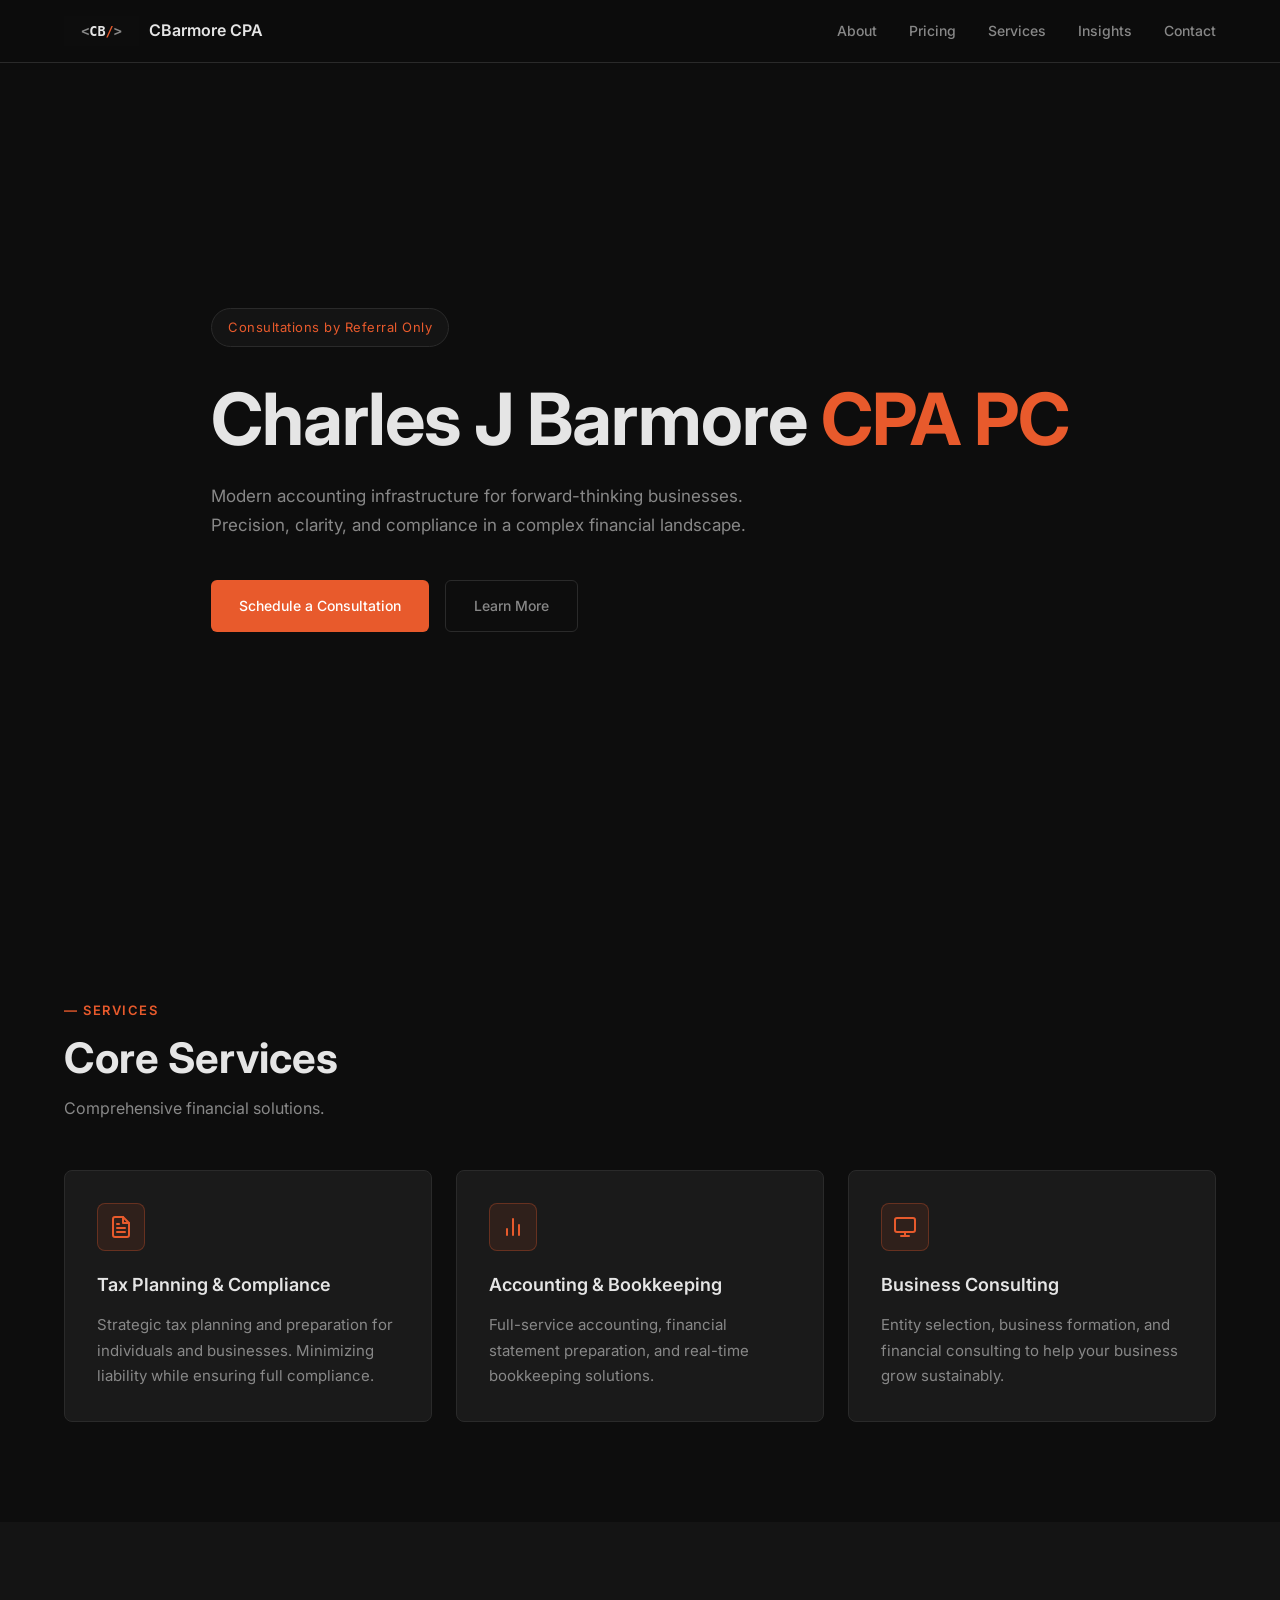
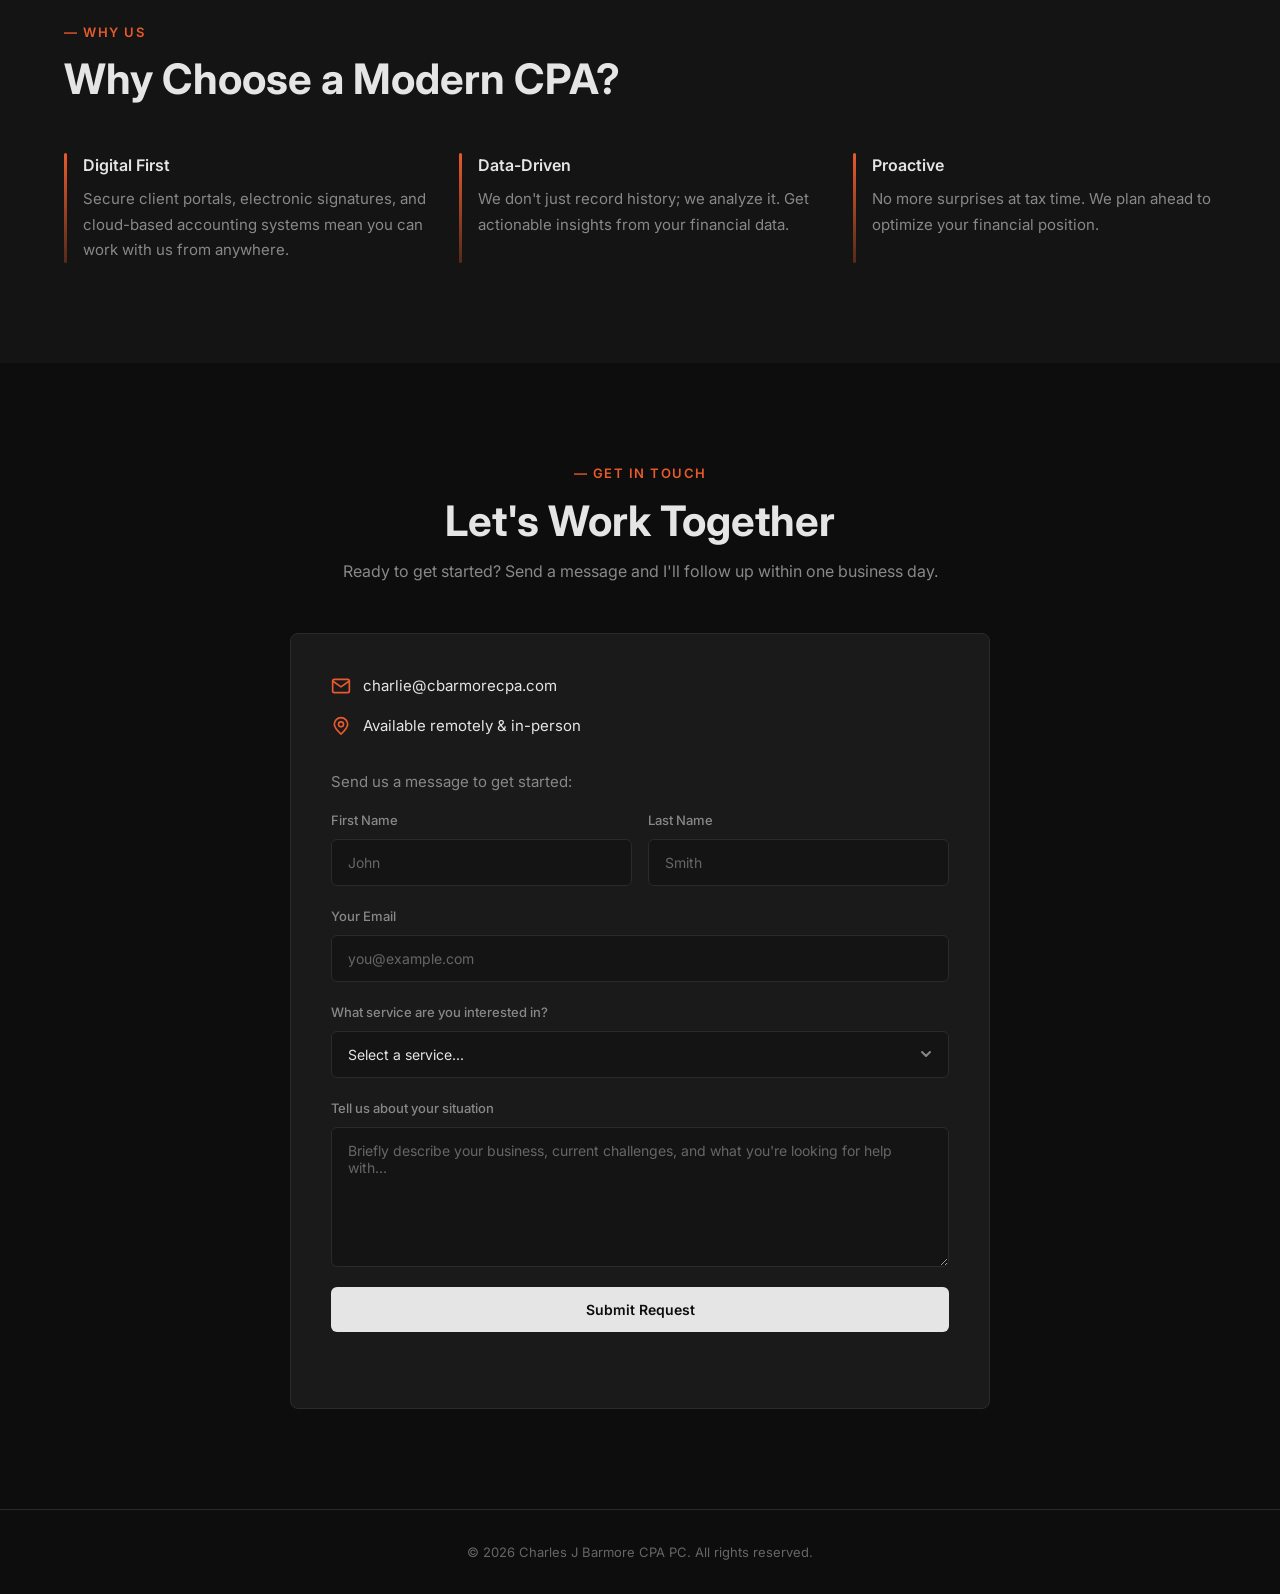
==== index.html @ 9b39c6ec "Redesign site: swap to clean sans-serif font, remove dev-themed text, add mobile menu - Font: JetBra" ====
<!DOCTYPE html>
<html lang="en">
<head>
    <meta charset="UTF-8">
    <meta name="viewport" content="width=device-width, initial-scale=1.0">
    <title>Charles J Barmore CPA PC | Modern Tax & Accounting</title>
    <meta name="description" content="Modern accounting infrastructure for forward-thinking businesses. Tax planning, bookkeeping, and business consulting services.">
    <link rel="preconnect" href="https://fonts.googleapis.com">
    <link rel="preconnect" href="https://fonts.gstatic.com" crossorigin>
    <link href="https://fonts.googleapis.com/css2?family=Inter:wght@400;500;600;700&family=JetBrains+Mono:wght@400;500&display=swap" rel="stylesheet">
    <link rel="stylesheet" href="styles.css">
</head>
<body>
    <!-- Navigation -->
    <nav class="nav">
        <div class="nav-container">
            <a href="#" class="nav-logo">
                <img src="assets/logos/cb-angle-brackets.svg" alt="CB Logo" class="logo-img">
                CBarmore CPA
            </a>
            <div class="nav-links">
                <a href="about.html">About</a>
                <a href="pricing.html">Pricing</a>
                <a href="#services">Services</a>
                <a href="insights.html">Insights</a>
                <a href="#contact">Contact</a>
            </div>
            <button class="nav-toggle" aria-label="Toggle menu">
                <span></span>
                <span></span>
                <span></span>
            </button>
        </div>
    </nav>

    <!-- Hero Section -->
    <section class="hero">
        <div class="container">
            <div class="status-badge">
                Consultations by Referral Only
            </div>
            <h1 class="hero-title">
                Charles J Barmore <span class="highlight">CPA PC</span>
            </h1>
            <p class="hero-subtitle">
                Modern accounting infrastructure for forward-thinking businesses. Precision, clarity, and compliance in a complex financial landscape.
            </p>
            <div class="hero-buttons">
                <a href="#contact" class="btn btn-primary">Schedule a Consultation</a>
                <a href="#services" class="btn btn-secondary">Learn More</a>
            </div>
        </div>
    </section>

    <!-- Services Section -->
    <section id="services" class="services">
        <div class="container">
            <span class="section-label">&mdash; SERVICES</span>
            <h2 class="section-heading">Core Services</h2>
            <p class="section-desc">Comprehensive financial solutions.</p>

            <div class="services-grid">
                <div class="service-card">
                    <div class="service-icon">
                        <svg xmlns="http://www.w3.org/2000/svg" width="24" height="24" viewBox="0 0 24 24" fill="none" stroke="currentColor" stroke-width="2" stroke-linecap="round" stroke-linejoin="round">
                            <path d="M14 2H6a2 2 0 0 0-2 2v16a2 2 0 0 0 2 2h12a2 2 0 0 0 2-2V8z"></path>
                            <polyline points="14 2 14 8 20 8"></polyline>
                            <line x1="16" y1="13" x2="8" y2="13"></line>
                            <line x1="16" y1="17" x2="8" y2="17"></line>
                            <polyline points="10 9 9 9 8 9"></polyline>
                        </svg>
                    </div>
                    <h3>Tax Planning & Compliance</h3>
                    <p>Strategic tax planning and preparation for individuals and businesses. Minimizing liability while ensuring full compliance.</p>
                </div>

                <div class="service-card">
                    <div class="service-icon">
                        <svg xmlns="http://www.w3.org/2000/svg" width="24" height="24" viewBox="0 0 24 24" fill="none" stroke="currentColor" stroke-width="2" stroke-linecap="round" stroke-linejoin="round">
                            <line x1="18" y1="20" x2="18" y2="10"></line>
                            <line x1="12" y1="20" x2="12" y2="4"></line>
                            <line x1="6" y1="20" x2="6" y2="14"></line>
                        </svg>
                    </div>
                    <h3>Accounting & Bookkeeping</h3>
                    <p>Full-service accounting, financial statement preparation, and real-time bookkeeping solutions.</p>
                </div>

                <div class="service-card">
                    <div class="service-icon">
                        <svg xmlns="http://www.w3.org/2000/svg" width="24" height="24" viewBox="0 0 24 24" fill="none" stroke="currentColor" stroke-width="2" stroke-linecap="round" stroke-linejoin="round">
                            <rect x="2" y="3" width="20" height="14" rx="2" ry="2"></rect>
                            <line x1="8" y1="21" x2="16" y2="21"></line>
                            <line x1="12" y1="17" x2="12" y2="21"></line>
                        </svg>
                    </div>
                    <h3>Business Consulting</h3>
                    <p>Entity selection, business formation, and financial consulting to help your business grow sustainably.</p>
                </div>
            </div>
        </div>
    </section>

    <!-- Why Choose Section -->
    <section class="why-choose">
        <div class="container">
            <span class="section-label">&mdash; WHY US</span>
            <h2 class="section-heading">Why Choose a Modern CPA?</h2>

            <div class="why-choose-features">
                <div class="feature">
                    <div class="feature-bar"></div>
                    <div class="feature-content">
                        <h3>Digital First</h3>
                        <p>Secure client portals, electronic signatures, and cloud-based accounting systems mean you can work with us from anywhere.</p>
                    </div>
                </div>

                <div class="feature">
                    <div class="feature-bar"></div>
                    <div class="feature-content">
                        <h3>Data-Driven</h3>
                        <p>We don't just record history; we analyze it. Get actionable insights from your financial data.</p>
                    </div>
                </div>

                <div class="feature">
                    <div class="feature-bar"></div>
                    <div class="feature-content">
                        <h3>Proactive</h3>
                        <p>No more surprises at tax time. We plan ahead to optimize your financial position.</p>
                    </div>
                </div>
            </div>
        </div>
    </section>

    <!-- Contact Section -->
    <section id="contact" class="contact">
        <div class="container">
            <span class="section-label centered">&mdash; GET IN TOUCH</span>
            <h2 class="section-heading centered">Let's Work Together</h2>
            <p class="section-desc centered">Ready to get started? Send a message and I'll follow up within one business day.</p>

            <div class="contact-card">
                <div class="contact-info">
                    <div class="contact-item">
                        <svg xmlns="http://www.w3.org/2000/svg" width="20" height="20" viewBox="0 0 24 24" fill="none" stroke="currentColor" stroke-width="2" stroke-linecap="round" stroke-linejoin="round">
                            <path d="M4 4h16c1.1 0 2 .9 2 2v12c0 1.1-.9 2-2 2H4c-1.1 0-2-.9-2-2V6c0-1.1.9-2 2-2z"></path>
                            <polyline points="22,6 12,13 2,6"></polyline>
                        </svg>
                        <a href="mailto:charlie@cbarmorecpa.com">charlie@cbarmorecpa.com</a>
                    </div>
                    <div class="contact-item">
                        <svg xmlns="http://www.w3.org/2000/svg" width="20" height="20" viewBox="0 0 24 24" fill="none" stroke="currentColor" stroke-width="2" stroke-linecap="round" stroke-linejoin="round">
                            <circle cx="12" cy="10" r="3"></circle>
                            <path d="M12 21.7C17.3 17 20 13 20 10a8 8 0 1 0-16 0c0 3 2.7 7 8 11.7z"></path>
                        </svg>
                        <span>Available remotely & in-person</span>
                    </div>
                </div>

                <div class="contact-form-container">
                    <p class="form-label">Send us a message to get started:</p>
                    <form class="contact-form" id="contact-form">
                        <div class="form-row">
                            <div class="form-group">
                                <label for="firstName">First Name</label>
                                <input type="text" name="firstName" id="firstName" placeholder="John" required>
                            </div>
                            <div class="form-group">
                                <label for="lastName">Last Name</label>
                                <input type="text" name="lastName" id="lastName" placeholder="Smith" required>
                            </div>
                        </div>
                        <div class="form-group">
                            <label for="email">Your Email</label>
                            <input type="email" name="email" id="email" placeholder="you@example.com" required>
                        </div>
                        <div class="form-group">
                            <label for="service">What service are you interested in?</label>
                            <select name="service" id="service" required>
                                <option value="" disabled selected>Select a service...</option>
                                <option value="tax-planning">Tax Planning & Compliance</option>
                                <option value="bookkeeping">Accounting & Bookkeeping</option>
                                <option value="consulting">Business Consulting</option>
                                <option value="multiple">Multiple Services</option>
                                <option value="not-sure">Not Sure Yet</option>
                            </select>
                        </div>
                        <div class="form-group">
                            <label for="message">Tell us about your situation</label>
                            <textarea name="message" id="message" placeholder="Briefly describe your business, current challenges, and what you're looking for help with..." rows="6" required></textarea>
                        </div>
                        <button type="submit" class="btn btn-submit" id="submit-btn">Submit Request</button>
                        <p class="form-status" id="form-status"></p>
                    </form>
                </div>
            </div>
        </div>
    </section>

    <!-- Footer -->
    <footer class="footer">
        <div class="container">
            <p>&copy; 2026 Charles J Barmore CPA PC. All rights reserved.</p>
        </div>
    </footer>

    <script>
        // Mobile nav toggle
        const navToggle = document.querySelector('.nav-toggle');
        const navLinks = document.querySelector('.nav-links');

        navToggle.addEventListener('click', function() {
            navLinks.classList.toggle('open');
            this.classList.toggle('open');
        });

        navLinks.querySelectorAll('a').forEach(link => {
            link.addEventListener('click', () => {
                navLinks.classList.remove('open');
                navToggle.classList.remove('open');
            });
        });

        // Contact form
        document.getElementById('contact-form').addEventListener('submit', async (e) => {
            e.preventDefault();

            const submitBtn = document.getElementById('submit-btn');
            const formStatus = document.getElementById('form-status');
            const firstName = document.getElementById('firstName').value;
            const lastName = document.getElementById('lastName').value;
            const email = document.getElementById('email').value;
            const service = document.getElementById('service').value;
            const message = document.getElementById('message').value;

            submitBtn.disabled = true;
            submitBtn.textContent = 'Sending...';
            formStatus.textContent = '';
            formStatus.className = 'form-status';

            try {
                const response = await fetch('/api/contact', {
                    method: 'POST',
                    headers: {
                        'Content-Type': 'application/json',
                    },
                    body: JSON.stringify({ firstName, lastName, email, service, message }),
                });

                const data = await response.json();

                if (response.ok) {
                    formStatus.textContent = 'Message sent successfully!';
                    formStatus.className = 'form-status success';
                    document.getElementById('contact-form').reset();
                } else {
                    formStatus.textContent = data.error || 'Failed to send message. Please try again.';
                    formStatus.className = 'form-status error';
                }
            } catch (error) {
                formStatus.textContent = 'Failed to send message. Please try again.';
                formStatus.className = 'form-status error';
            } finally {
                submitBtn.disabled = false;
                submitBtn.textContent = 'Submit Request';
            }
        });
    </script>
</body>
</html>
---- styles.css ----
/* CSS Variables */
:root {
    --bg-primary: #0d0d0d;
    --bg-secondary: #141414;
    --bg-card: #1a1a1a;
    --bg-card-border: #2a2a2a;
    --text-primary: #e5e5e5;
    --text-secondary: #888888;
    --text-muted: #666666;
    --accent: #e85a2c;
    --accent-hover: #ff6b3d;
    --white: #ffffff;
    --font-sans: 'Inter', -apple-system, BlinkMacSystemFont, 'Segoe UI', sans-serif;
    --font-mono: 'JetBrains Mono', 'Fira Code', 'SF Mono', Consolas, monospace;
}

/* Reset & Base */
*, *::before, *::after {
    box-sizing: border-box;
    margin: 0;
    padding: 0;
}

html {
    scroll-behavior: smooth;
}

body {
    font-family: var(--font-sans);
    background-color: var(--bg-primary);
    color: var(--text-primary);
    line-height: 1.6;
    font-size: 15px;
    -webkit-font-smoothing: antialiased;
    -moz-osx-font-smoothing: grayscale;
}

a {
    color: inherit;
    text-decoration: none;
}

/* Container */
.container {
    max-width: 1200px;
    margin: 0 auto;
    padding: 0 24px;
}

/* Navigation */
.nav {
    position: fixed;
    top: 0;
    left: 0;
    right: 0;
    z-index: 1000;
    background-color: rgba(13, 13, 13, 0.9);
    backdrop-filter: blur(10px);
    border-bottom: 1px solid var(--bg-card-border);
}

.nav-container {
    max-width: 1200px;
    margin: 0 auto;
    padding: 16px 24px;
    display: flex;
    justify-content: space-between;
    align-items: center;
}

.nav-logo {
    display: flex;
    align-items: center;
    gap: 10px;
    font-weight: 600;
    font-size: 16px;
}

.logo-img {
    height: 30px;
    width: auto;
}

.nav-links {
    display: flex;
    gap: 32px;
}

.nav-links a {
    color: var(--text-secondary);
    font-size: 14px;
    font-weight: 500;
    transition: color 0.2s ease;
}

.nav-links a:hover {
    color: var(--text-primary);
}

/* Hamburger Toggle */
.nav-toggle {
    display: none;
    flex-direction: column;
    gap: 5px;
    background: none;
    border: none;
    cursor: pointer;
    padding: 4px;
}

.nav-toggle span {
    width: 24px;
    height: 2px;
    background-color: var(--text-primary);
    transition: all 0.3s ease;
    display: block;
}

.nav-toggle.open span:nth-child(1) {
    transform: rotate(45deg) translate(5px, 5px);
}

.nav-toggle.open span:nth-child(2) {
    opacity: 0;
}

.nav-toggle.open span:nth-child(3) {
    transform: rotate(-45deg) translate(5px, -5px);
}

/* Hero Section */
.hero {
    min-height: 100vh;
    display: flex;
    align-items: center;
    padding: 120px 0 80px;
}

.status-badge {
    display: inline-flex;
    align-items: center;
    gap: 8px;
    padding: 8px 16px;
    background-color: var(--bg-secondary);
    border: 1px solid var(--bg-card-border);
    border-radius: 20px;
    font-size: 13px;
    color: var(--accent);
    margin-bottom: 32px;
    letter-spacing: 0.5px;
}

.hero-title {
    font-size: clamp(40px, 8vw, 72px);
    font-weight: 700;
    line-height: 1.1;
    margin-bottom: 24px;
    letter-spacing: -1px;
}

.hero-title .highlight {
    color: var(--accent);
}

.hero-subtitle {
    font-size: 17px;
    color: var(--text-secondary);
    max-width: 600px;
    margin-bottom: 40px;
    line-height: 1.7;
}

.hero-buttons {
    display: flex;
    gap: 16px;
    flex-wrap: wrap;
}

/* Buttons */
.btn {
    display: inline-flex;
    align-items: center;
    padding: 14px 28px;
    font-family: var(--font-sans);
    font-size: 14px;
    font-weight: 500;
    border-radius: 6px;
    transition: all 0.2s ease;
    cursor: pointer;
    border: none;
}

.btn-primary {
    background-color: var(--accent);
    color: var(--white);
}

.btn-primary:hover {
    background-color: var(--accent-hover);
    transform: translateY(-1px);
}

.btn-secondary {
    background-color: transparent;
    color: var(--text-secondary);
    border: 1px solid var(--bg-card-border);
}

.btn-secondary:hover {
    border-color: var(--text-muted);
    color: var(--text-primary);
}

/* Section Headers */
.section-label {
    display: block;
    font-size: 13px;
    font-weight: 600;
    text-transform: uppercase;
    letter-spacing: 1.5px;
    color: var(--accent);
    margin-bottom: 12px;
}

.section-heading {
    font-size: clamp(28px, 5vw, 42px);
    font-weight: 700;
    color: var(--text-primary);
    margin-bottom: 12px;
    line-height: 1.2;
}

.section-desc {
    color: var(--text-secondary);
    font-size: 16px;
    margin-bottom: 48px;
    line-height: 1.7;
    max-width: 600px;
}

.centered {
    text-align: center;
    margin-left: auto;
    margin-right: auto;
}

/* Services Section */
.services {
    padding: 100px 0;
    background-color: var(--bg-primary);
}

.services-grid {
    display: grid;
    grid-template-columns: repeat(auto-fit, minmax(300px, 1fr));
    gap: 24px;
}

.service-card {
    background-color: var(--bg-card);
    border: 1px solid var(--bg-card-border);
    border-radius: 8px;
    padding: 32px;
    transition: border-color 0.2s ease;
}

.service-card:hover {
    border-color: var(--text-muted);
}

.service-icon {
    width: 48px;
    height: 48px;
    display: flex;
    align-items: center;
    justify-content: center;
    background-color: rgba(232, 90, 44, 0.1);
    border: 1px solid rgba(232, 90, 44, 0.3);
    border-radius: 8px;
    margin-bottom: 20px;
    color: var(--accent);
}

.service-card h3 {
    font-size: 18px;
    font-weight: 600;
    margin-bottom: 12px;
    color: var(--text-primary);
}

.service-card p {
    font-size: 15px;
    color: var(--text-secondary);
    line-height: 1.7;
}

/* Why Choose Section */
.why-choose {
    padding: 100px 0;
    background-color: var(--bg-secondary);
}

.why-choose-features {
    display: grid;
    grid-template-columns: repeat(auto-fit, minmax(300px, 1fr));
    gap: 32px;
    margin-top: 48px;
}

.feature {
    display: flex;
    gap: 16px;
}

.feature-bar {
    width: 3px;
    background: linear-gradient(180deg, var(--accent) 0%, rgba(232, 90, 44, 0.3) 100%);
    border-radius: 2px;
    flex-shrink: 0;
}

.feature-content h3 {
    font-size: 16px;
    font-weight: 600;
    margin-bottom: 8px;
}

.feature-content p {
    font-size: 15px;
    color: var(--text-secondary);
    line-height: 1.7;
}

/* Contact Section */
.contact {
    padding: 100px 0;
    background-color: var(--bg-primary);
}

.contact-card {
    max-width: 700px;
    margin: 0 auto;
    background-color: var(--bg-card);
    border: 1px solid var(--bg-card-border);
    border-radius: 8px;
    padding: 40px;
}

.contact-info {
    margin-bottom: 32px;
}

.contact-item {
    display: flex;
    align-items: center;
    gap: 12px;
    margin-bottom: 16px;
    color: var(--text-primary);
    font-size: 15px;
}

.contact-item svg {
    color: var(--accent);
    flex-shrink: 0;
}

.contact-item a {
    transition: color 0.2s ease;
}

.contact-item a:hover {
    color: var(--accent);
}

.form-label {
    font-size: 15px;
    color: var(--text-secondary);
    margin-bottom: 16px;
}

.contact-form {
    display: flex;
    flex-direction: column;
    gap: 20px;
}

.form-row {
    display: grid;
    grid-template-columns: 1fr 1fr;
    gap: 16px;
}

.form-group {
    display: flex;
    flex-direction: column;
    gap: 8px;
}

.form-group label {
    font-size: 13px;
    color: var(--text-secondary);
    font-weight: 500;
}

.contact-form input,
.contact-form textarea,
.contact-form select {
    width: 100%;
    padding: 14px 16px;
    background-color: var(--bg-secondary);
    border: 1px solid var(--bg-card-border);
    border-radius: 6px;
    color: var(--text-primary);
    font-family: var(--font-sans);
    font-size: 14px;
    transition: border-color 0.2s ease;
}

.contact-form select {
    cursor: pointer;
    appearance: none;
    background-image: url("data:image/svg+xml,%3Csvg xmlns='http://www.w3.org/2000/svg' width='12' height='12' viewBox='0 0 12 12' fill='none' stroke='%23888888' stroke-width='2' stroke-linecap='round' stroke-linejoin='round'%3E%3Cpath d='M2 4l4 4 4-4'/%3E%3C/svg%3E");
    background-repeat: no-repeat;
    background-position: right 16px center;
}

.contact-form select option {
    background-color: var(--bg-secondary);
    color: var(--text-primary);
}

.contact-form input::placeholder,
.contact-form textarea::placeholder {
    color: var(--text-muted);
}

.contact-form input:focus,
.contact-form textarea:focus,
.contact-form select:focus {
    outline: none;
    border-color: var(--text-muted);
}

.contact-form textarea {
    resize: vertical;
    min-height: 140px;
}

.btn-submit {
    background-color: var(--text-primary);
    color: var(--bg-primary);
    font-weight: 600;
    width: 100%;
    justify-content: center;
}

.btn-submit:hover {
    background-color: var(--white);
}

.btn-submit:disabled {
    opacity: 0.7;
    cursor: not-allowed;
}

.form-status {
    margin-top: 16px;
    font-size: 14px;
    text-align: center;
}

.form-status.success {
    color: #22c55e;
}

.form-status.error {
    color: #ef4444;
}

/* ==================== */
/* About Page Styles    */
/* ==================== */

.about-hero {
    padding: 160px 0 80px;
    background-color: var(--bg-primary);
}

.about-hero-grid {
    display: grid;
    grid-template-columns: 1fr 380px;
    gap: 60px;
    align-items: center;
}

.about-hero-content {
    max-width: 600px;
}

.about-title {
    font-size: clamp(32px, 6vw, 48px);
    font-weight: 700;
    color: var(--text-primary);
    margin-bottom: 16px;
}

.about-intro {
    font-size: 18px;
    color: var(--text-secondary);
    max-width: 600px;
    line-height: 1.7;
}

/* About Photo */
.about-photo-container {
    display: flex;
    justify-content: center;
}

.about-photo-frame {
    background-color: var(--bg-card);
    border: 1px solid var(--bg-card-border);
    border-radius: 8px;
    overflow: hidden;
    width: 280px;
}

.about-photo {
    width: 100%;
    height: auto;
    display: block;
}

.photo-caption {
    padding: 16px;
    text-align: center;
    border-top: 1px solid var(--bg-card-border);
}

.caption-name {
    display: block;
    font-size: 15px;
    font-weight: 600;
    color: var(--text-primary);
    margin-bottom: 4px;
}

.caption-credentials {
    font-size: 13px;
    color: var(--accent);
    font-weight: 500;
}

/* Bio Section */
.about-bio {
    padding: 80px 0;
    background-color: var(--bg-secondary);
}

.bio-grid {
    display: grid;
    grid-template-columns: 1fr 380px;
    gap: 60px;
    align-items: start;
}

.bio-content h2 {
    font-size: 24px;
    font-weight: 700;
    margin-bottom: 24px;
}

.bio-content p {
    font-size: 15px;
    color: var(--text-secondary);
    line-height: 1.8;
    margin-bottom: 20px;
}

.bio-content p:last-child {
    margin-bottom: 0;
}

/* Credentials Card */
.credentials-card {
    background-color: var(--bg-card);
    border: 1px solid var(--bg-card-border);
    border-radius: 8px;
    padding: 32px;
}

.credentials-card h3 {
    font-size: 18px;
    font-weight: 600;
    margin-bottom: 24px;
    color: var(--text-primary);
}

.credential {
    display: flex;
    justify-content: space-between;
    align-items: center;
    padding: 12px 0;
    border-bottom: 1px solid var(--bg-card-border);
    font-size: 14px;
}

.credential:last-child {
    border-bottom: none;
    padding-bottom: 0;
}

.credential:first-of-type {
    padding-top: 0;
}

.credential-key {
    color: var(--text-secondary);
}

.credential-value {
    color: var(--text-primary);
    font-weight: 500;
}

/* Clients Section */
.about-clients {
    padding: 100px 0;
    background-color: var(--bg-primary);
}

.clients-grid {
    display: grid;
    grid-template-columns: repeat(auto-fit, minmax(280px, 1fr));
    gap: 24px;
}

.client-card {
    background-color: var(--bg-card);
    border: 1px solid var(--bg-card-border);
    border-radius: 8px;
    padding: 32px;
    transition: border-color 0.2s ease;
}

.client-card:hover {
    border-color: var(--text-muted);
}

.client-icon {
    width: 48px;
    height: 48px;
    display: flex;
    align-items: center;
    justify-content: center;
    background-color: rgba(232, 90, 44, 0.1);
    border: 1px solid rgba(232, 90, 44, 0.3);
    border-radius: 8px;
    margin-bottom: 20px;
    color: var(--accent);
}

.client-card h3 {
    font-size: 16px;
    font-weight: 600;
    margin-bottom: 12px;
    color: var(--text-primary);
}

.client-card p {
    font-size: 14px;
    color: var(--text-secondary);
    line-height: 1.7;
}

/* Philosophy Section */
.about-philosophy {
    padding: 100px 0;
    background-color: var(--bg-secondary);
}

.philosophy-grid {
    display: grid;
    grid-template-columns: 1fr 1fr;
    gap: 60px;
    align-items: start;
}

.philosophy-content h2 {
    font-size: 28px;
    font-weight: 700;
    margin-bottom: 40px;
}

/* Personal Block */
.personal-block {
    background-color: var(--bg-card);
    border: 1px solid var(--bg-card-border);
    border-radius: 8px;
    padding: 32px;
}

.personal-block h3 {
    font-size: 18px;
    font-weight: 600;
    margin-bottom: 20px;
    color: var(--text-primary);
}

.personal-content p {
    font-size: 14px;
    color: var(--text-secondary);
    line-height: 1.8;
    margin-bottom: 16px;
}

.personal-content p:last-child {
    margin-bottom: 0;
}

.personal-highlight {
    color: var(--text-primary);
    padding-top: 8px;
    border-top: 1px solid var(--bg-card-border);
}

/* CTA Section */
.about-cta {
    padding: 100px 0;
    background-color: var(--bg-primary);
}

.cta-card {
    max-width: 600px;
    margin: 0 auto;
    text-align: center;
    background-color: var(--bg-card);
    border: 1px solid var(--bg-card-border);
    border-radius: 8px;
    padding: 48px;
}

.cta-card h2 {
    font-size: 24px;
    font-weight: 700;
    margin-bottom: 16px;
}

.cta-card p {
    font-size: 15px;
    color: var(--text-secondary);
    margin-bottom: 32px;
    line-height: 1.7;
}

.cta-buttons {
    display: flex;
    gap: 16px;
    justify-content: center;
    flex-wrap: wrap;
}

/* ==================== */
/* Pricing Page Styles  */
/* ==================== */

.pricing-hero {
    padding: 160px 0 60px;
    background-color: var(--bg-primary);
}

.pricing-title {
    font-size: clamp(32px, 6vw, 48px);
    font-weight: 700;
    color: var(--text-primary);
    margin-bottom: 12px;
}

.pricing-intro {
    font-size: 18px;
    color: var(--text-secondary);
    max-width: 600px;
    line-height: 1.7;
}

.pricing-section {
    padding: 80px 0;
    background-color: var(--bg-primary);
}

.pricing-section.alt-bg {
    background-color: var(--bg-secondary);
}

.pricing-grid {
    display: grid;
    grid-template-columns: repeat(3, 1fr);
    gap: 24px;
    margin-top: 48px;
}

.pricing-card {
    background-color: var(--bg-card);
    border: 1px solid var(--bg-card-border);
    border-radius: 8px;
    padding: 32px;
    display: flex;
    flex-direction: column;
    position: relative;
    transition: border-color 0.2s ease;
}

.pricing-card:hover {
    border-color: var(--text-muted);
}

.pricing-card.featured {
    border-color: var(--accent);
    box-shadow: 0 0 30px rgba(232, 90, 44, 0.1);
}

.featured-badge {
    position: absolute;
    top: -12px;
    left: 50%;
    transform: translateX(-50%);
    background-color: var(--accent);
    color: var(--white);
    font-size: 12px;
    font-weight: 600;
    padding: 4px 12px;
    border-radius: 12px;
}

.pricing-header {
    margin-bottom: 24px;
}

.pricing-header h3 {
    font-size: 20px;
    font-weight: 700;
    margin-bottom: 8px;
}

.pricing-desc {
    font-size: 14px;
    color: var(--text-muted);
}

.pricing-price {
    margin-bottom: 24px;
    padding-bottom: 24px;
    border-bottom: 1px solid var(--bg-card-border);
}

.price-amount {
    font-size: 42px;
    font-weight: 700;
    color: var(--text-primary);
}

.price-period {
    font-size: 14px;
    color: var(--text-muted);
    margin-left: 8px;
}

.pricing-features {
    list-style: none;
    flex-grow: 1;
    margin-bottom: 24px;
}

.pricing-features li {
    display: flex;
    align-items: flex-start;
    gap: 12px;
    font-size: 14px;
    color: var(--text-secondary);
    margin-bottom: 12px;
    line-height: 1.5;
}

.pricing-features .check {
    color: var(--accent);
    font-weight: 600;
    flex-shrink: 0;
}

.pricing-btn {
    width: 100%;
    justify-content: center;
    margin-top: auto;
}

/* Add-ons */
.addons-grid {
    display: grid;
    grid-template-columns: repeat(2, 1fr);
    gap: 20px;
    margin-top: 48px;
}

.addon-card {
    background-color: var(--bg-card);
    border: 1px solid var(--bg-card-border);
    border-radius: 8px;
    padding: 24px;
    transition: border-color 0.2s ease;
}

.addon-card:hover {
    border-color: var(--text-muted);
}

.addon-name {
    font-size: 15px;
    font-weight: 600;
    margin-bottom: 8px;
}

.addon-price {
    font-size: 24px;
    font-weight: 700;
    color: var(--accent);
    margin-bottom: 12px;
}

.addon-desc {
    font-size: 13px;
    color: var(--text-muted);
    line-height: 1.6;
}

/* Pricing CTA */
.pricing-cta {
    padding: 80px 0;
    background-color: var(--bg-secondary);
}

/* Footer */
.footer {
    padding: 32px 0;
    border-top: 1px solid var(--bg-card-border);
    text-align: center;
}

.footer p {
    font-size: 13px;
    color: var(--text-muted);
}

/* ==================== */
/* Responsive           */
/* ==================== */

@media (max-width: 768px) {
    .nav-toggle {
        display: flex;
    }

    .nav-links {
        display: none;
        position: absolute;
        top: 100%;
        left: 0;
        right: 0;
        background-color: rgba(13, 13, 13, 0.98);
        backdrop-filter: blur(10px);
        flex-direction: column;
        padding: 24px;
        border-bottom: 1px solid var(--bg-card-border);
        gap: 20px;
    }

    .nav-links.open {
        display: flex;
    }

    .nav-links a {
        font-size: 16px;
    }

    .hero {
        padding: 100px 0 60px;
        min-height: auto;
    }

    .hero-title {
        font-size: clamp(32px, 8vw, 48px);
    }

    .hero-subtitle {
        font-size: 15px;
    }

    .hero-buttons {
        flex-direction: column;
    }

    .btn {
        width: 100%;
        justify-content: center;
    }

    .services {
        padding: 60px 0;
    }

    .services-grid {
        grid-template-columns: 1fr;
    }

    .why-choose {
        padding: 60px 0;
    }

    .why-choose-features {
        grid-template-columns: 1fr;
        gap: 24px;
    }

    .contact {
        padding: 60px 0;
    }

    .contact-card {
        padding: 24px;
    }

    .form-row {
        grid-template-columns: 1fr;
    }

    .pricing-hero {
        padding: 120px 0 40px;
    }

    .pricing-section {
        padding: 60px 0;
    }

    .pricing-grid {
        grid-template-columns: 1fr;
        max-width: 400px;
        margin-left: auto;
        margin-right: auto;
    }

    .addons-grid {
        grid-template-columns: 1fr;
    }

    .about-hero {
        padding: 120px 0 60px;
    }

    .about-hero-grid {
        grid-template-columns: 1fr;
        gap: 40px;
        text-align: center;
    }

    .about-hero-content {
        max-width: 100%;
    }

    .about-photo-container {
        justify-content: center;
    }

    .about-photo-frame {
        width: 220px;
    }

    .about-intro {
        font-size: 16px;
    }

    .bio-grid {
        grid-template-columns: 1fr;
        gap: 40px;
    }

    .philosophy-grid {
        grid-template-columns: 1fr;
        gap: 40px;
    }

    .clients-grid {
        grid-template-columns: 1fr;
    }

    .about-cta {
        padding: 60px 0;
    }

    .cta-card {
        padding: 32px 24px;
    }

    .cta-buttons {
        flex-direction: column;
    }

    .pricing-cta {
        padding: 60px 0;
    }

    .section-heading {
        font-size: clamp(24px, 5vw, 36px);
    }
}

/* ==================== */
/* Insights/Blog Styles */
/* ==================== */

.insights-hero {
    padding: 160px 0 60px;
    background-color: var(--bg-primary);
}

.insights-title {
    font-size: clamp(32px, 6vw, 48px);
    font-weight: 700;
    color: var(--text-primary);
    margin-bottom: 12px;
}

.insights-intro {
    font-size: 18px;
    color: var(--text-secondary);
    max-width: 600px;
    line-height: 1.7;
}

/* Category Filters */
.insights-filters {
    padding: 0 0 40px;
    background-color: var(--bg-primary);
}

.filter-buttons {
    display: flex;
    gap: 12px;
    flex-wrap: wrap;
}

.filter-btn {
    padding: 10px 20px;
    background-color: var(--bg-card);
    border: 1px solid var(--bg-card-border);
    border-radius: 6px;
    color: var(--text-secondary);
    font-family: var(--font-sans);
    font-size: 13px;
    cursor: pointer;
    transition: all 0.2s ease;
}

.filter-btn:hover {
    border-color: var(--text-muted);
    color: var(--text-primary);
}

.filter-btn.active {
    background-color: var(--accent);
    border-color: var(--accent);
    color: var(--white);
}

/* Posts Grid */
.insights-posts {
    padding: 0 0 100px;
    background-color: var(--bg-primary);
    min-height: 400px;
}

.posts-grid {
    display: grid;
    grid-template-columns: repeat(auto-fill, minmax(320px, 1fr));
    gap: 24px;
}

.post-card {
    background-color: var(--bg-card);
    border: 1px solid var(--bg-card-border);
    border-radius: 8px;
    overflow: hidden;
    cursor: pointer;
    transition: all 0.2s ease;
}

.post-card:hover {
    border-color: var(--text-muted);
    transform: translateY(-2px);
}

.post-cover {
    width: 100%;
    height: 180px;
    overflow: hidden;
    background-color: var(--bg-secondary);
}

.post-cover img {
    width: 100%;
    height: 100%;
    object-fit: cover;
}

.post-content {
    padding: 24px;
}

.post-meta {
    display: flex;
    align-items: center;
    gap: 12px;
    margin-bottom: 12px;
}

.post-category {
    font-size: 11px;
    font-weight: 600;
    text-transform: uppercase;
    letter-spacing: 0.5px;
    color: var(--accent);
    background-color: rgba(232, 90, 44, 0.1);
    padding: 4px 10px;
    border-radius: 4px;
}

.post-date {
    font-size: 12px;
    color: var(--text-muted);
}

.post-title {
    font-size: 18px;
    font-weight: 600;
    color: var(--text-primary);
    margin-bottom: 12px;
    line-height: 1.4;
}

.post-excerpt {
    font-size: 14px;
    color: var(--text-secondary);
    line-height: 1.6;
    margin-bottom: 16px;
    display: -webkit-box;
    -webkit-line-clamp: 3;
    -webkit-box-orient: vertical;
    overflow: hidden;
}

.post-read-more {
    font-size: 13px;
    color: var(--text-muted);
    transition: color 0.2s ease;
}

.post-card:hover .post-read-more {
    color: var(--accent);
}

/* Loading & Error States */
.posts-loading,
.posts-empty,
.posts-error {
    display: flex;
    flex-direction: column;
    align-items: center;
    justify-content: center;
    padding: 60px 24px;
    text-align: center;
    color: var(--text-secondary);
    font-size: 14px;
}

.loading-spinner {
    width: 24px;
    height: 24px;
    border: 2px solid var(--bg-card-border);
    border-top-color: var(--accent);
    border-radius: 50%;
    animation: spin 0.8s linear infinite;
    margin-bottom: 16px;
}

@keyframes spin {
    to { transform: rotate(360deg); }
}

/* ==================== */
/* Single Post Page     */
/* ==================== */

.post-container {
    padding: 120px 0 100px;
    background-color: var(--bg-primary);
    min-height: 100vh;
}

.post-back {
    display: inline-block;
    font-size: 14px;
    color: var(--text-muted);
    margin-bottom: 32px;
    transition: color 0.2s ease;
}

.post-back:hover {
    color: var(--accent);
}

.post-header {
    margin-bottom: 48px;
}

.post-hero-cover {
    width: 100%;
    max-height: 400px;
    overflow: hidden;
    border-radius: 8px;
    margin-bottom: 32px;
}

.post-hero-cover img {
    width: 100%;
    height: 100%;
    object-fit: cover;
}

.post-hero-title {
    font-size: clamp(28px, 5vw, 42px);
    font-weight: 700;
    color: var(--text-primary);
    line-height: 1.2;
    margin-top: 16px;
}

/* Post Body - Notion Block Styles */
.post-body {
    max-width: 720px;
    font-size: 15px;
    line-height: 1.8;
    color: var(--text-secondary);
}

.post-body a {
    color: var(--accent);
    text-decoration: underline;
    text-underline-offset: 2px;
}

.post-body a:hover {
    color: var(--accent-hover);
}

/* Paragraphs */
.notion-paragraph {
    margin-bottom: 20px;
}

/* Headings */
.notion-h1 {
    font-size: 28px;
    font-weight: 700;
    color: var(--text-primary);
    margin: 48px 0 20px;
}

.notion-h2 {
    font-size: 22px;
    font-weight: 600;
    color: var(--text-primary);
    margin: 40px 0 16px;
}

.notion-h3 {
    font-size: 18px;
    font-weight: 600;
    color: var(--text-primary);
    margin: 32px 0 12px;
}

/* Lists */
.notion-list {
    margin: 0 0 20px 24px;
    padding: 0;
}

.notion-list-item {
    margin-bottom: 8px;
}

.notion-list .notion-list {
    margin-top: 8px;
    margin-bottom: 0;
}

/* Toggle Blocks */
.notion-toggle {
    margin-bottom: 16px;
    border: 1px solid var(--bg-card-border);
    border-radius: 6px;
    background-color: var(--bg-card);
}

.notion-toggle summary {
    padding: 16px 20px;
    cursor: pointer;
    color: var(--text-primary);
    font-weight: 500;
    list-style: none;
    display: flex;
    align-items: center;
    gap: 12px;
}

.notion-toggle summary::-webkit-details-marker {
    display: none;
}

.notion-toggle summary::before {
    content: '';
    width: 0;
    height: 0;
    border-left: 6px solid var(--accent);
    border-top: 5px solid transparent;
    border-bottom: 5px solid transparent;
    transition: transform 0.2s ease;
    flex-shrink: 0;
}

.notion-toggle[open] summary::before {
    transform: rotate(90deg);
}

.toggle-content {
    padding: 0 20px 16px 38px;
    border-top: 1px solid var(--bg-card-border);
}

.toggle-content > *:first-child {
    margin-top: 16px;
}

.toggle-content > *:last-child {
    margin-bottom: 0;
}

/* Code Blocks */
.notion-code {
    margin-bottom: 20px;
    border-radius: 8px;
    overflow: hidden;
    background-color: var(--bg-card);
    border: 1px solid var(--bg-card-border);
}

.notion-code .code-language {
    padding: 8px 16px;
    font-size: 11px;
    color: var(--text-muted);
    background-color: var(--bg-secondary);
    border-bottom: 1px solid var(--bg-card-border);
    text-transform: lowercase;
}

.notion-code pre {
    padding: 16px;
    margin: 0;
    overflow-x: auto;
    font-size: 13px;
    line-height: 1.6;
}

.notion-code code {
    font-family: var(--font-mono);
    color: var(--text-primary);
}

/* Inline Code */
.inline-code {
    font-family: var(--font-mono);
    font-size: 0.9em;
    background-color: var(--bg-card);
    padding: 2px 6px;
    border-radius: 4px;
    color: var(--accent);
}

/* Quotes */
.notion-quote {
    margin: 24px 0;
    padding: 16px 24px;
    border-left: 3px solid var(--accent);
    background-color: var(--bg-card);
    font-style: italic;
    color: var(--text-primary);
}

/* Callouts */
.notion-callout {
    display: flex;
    gap: 12px;
    padding: 16px 20px;
    margin-bottom: 20px;
    background-color: var(--bg-card);
    border: 1px solid var(--bg-card-border);
    border-radius: 6px;
}

.callout-icon {
    font-size: 20px;
    flex-shrink: 0;
}

.callout-content {
    flex: 1;
}

.callout-content > *:last-child {
    margin-bottom: 0;
}

/* Divider */
.notion-divider {
    border: none;
    border-top: 1px solid var(--bg-card-border);
    margin: 32px 0;
}

/* Images */
.notion-image {
    margin: 24px 0;
}

.notion-image img {
    max-width: 100%;
    height: auto;
    border-radius: 6px;
}

.notion-image figcaption {
    margin-top: 8px;
    font-size: 13px;
    color: var(--text-muted);
    text-align: center;
}

/* Videos */
.notion-video {
    margin: 24px 0;
    position: relative;
    padding-bottom: 56.25%;
    height: 0;
    overflow: hidden;
    border-radius: 6px;
}

.notion-video iframe,
.notion-video video {
    position: absolute;
    top: 0;
    left: 0;
    width: 100%;
    height: 100%;
}

/* Bookmarks */
.notion-bookmark {
    display: block;
    padding: 16px 20px;
    margin-bottom: 20px;
    background-color: var(--bg-card);
    border: 1px solid var(--bg-card-border);
    border-radius: 6px;
    text-decoration: none;
    transition: border-color 0.2s ease;
}

.notion-bookmark:hover {
    border-color: var(--text-muted);
}

.bookmark-url {
    font-size: 13px;
    color: var(--text-muted);
    word-break: break-all;
}

/* Embeds */
.notion-embed {
    margin: 24px 0;
    position: relative;
    padding-bottom: 56.25%;
    height: 0;
    overflow: hidden;
    border-radius: 6px;
}

.notion-embed iframe {
    position: absolute;
    top: 0;
    left: 0;
    width: 100%;
    height: 100%;
    border: none;
}

/* Tables */
.notion-table {
    width: 100%;
    margin: 24px 0;
    border-collapse: collapse;
    font-size: 14px;
}

.notion-table th,
.notion-table td {
    padding: 12px 16px;
    border: 1px solid var(--bg-card-border);
    text-align: left;
}

.notion-table th {
    background-color: var(--bg-card);
    color: var(--text-primary);
    font-weight: 600;
}

.notion-table td {
    background-color: var(--bg-secondary);
}

/* Columns */
.notion-columns {
    display: flex;
    gap: 24px;
    margin-bottom: 20px;
}

.notion-column {
    flex: 1;
    min-width: 0;
}

/* To-do items */
.notion-todo {
    display: flex;
    align-items: flex-start;
    gap: 12px;
    margin-bottom: 8px;
}

.todo-checkbox {
    width: 18px;
    height: 18px;
    border: 2px solid var(--bg-card-border);
    border-radius: 4px;
    display: flex;
    align-items: center;
    justify-content: center;
    font-size: 12px;
    flex-shrink: 0;
    margin-top: 2px;
}

.notion-todo.checked .todo-checkbox {
    background-color: var(--accent);
    border-color: var(--accent);
    color: var(--white);
}

.notion-todo.checked .todo-text {
    text-decoration: line-through;
    color: var(--text-muted);
}

/* Text colors from Notion */
.color-gray { color: var(--text-muted); }
.color-brown { color: #8b5a2b; }
.color-orange { color: var(--accent); }
.color-yellow { color: #d4a017; }
.color-green { color: #22c55e; }
.color-blue { color: #3b82f6; }
.color-purple { color: #9333ea; }
.color-pink { color: #ec4899; }
.color-red { color: #ef4444; }

/* Responsive - Blog */
@media (max-width: 768px) {
    .posts-grid {
        grid-template-columns: 1fr;
    }

    .notion-columns {
        flex-direction: column;
    }

    .notion-table {
        display: block;
        overflow-x: auto;
    }

    .insights-hero {
        padding: 120px 0 40px;
    }

    .insights-intro {
        font-size: 16px;
    }

    .filter-buttons {
        gap: 8px;
    }

    .filter-btn {
        padding: 8px 14px;
        font-size: 12px;
    }

    .post-container {
        padding: 100px 0 60px;
    }

    .post-body {
        font-size: 14px;
    }

    .notion-h1 {
        font-size: 24px;
    }

    .notion-h2 {
        font-size: 20px;
    }

    .notion-h3 {
        font-size: 16px;
    }
}
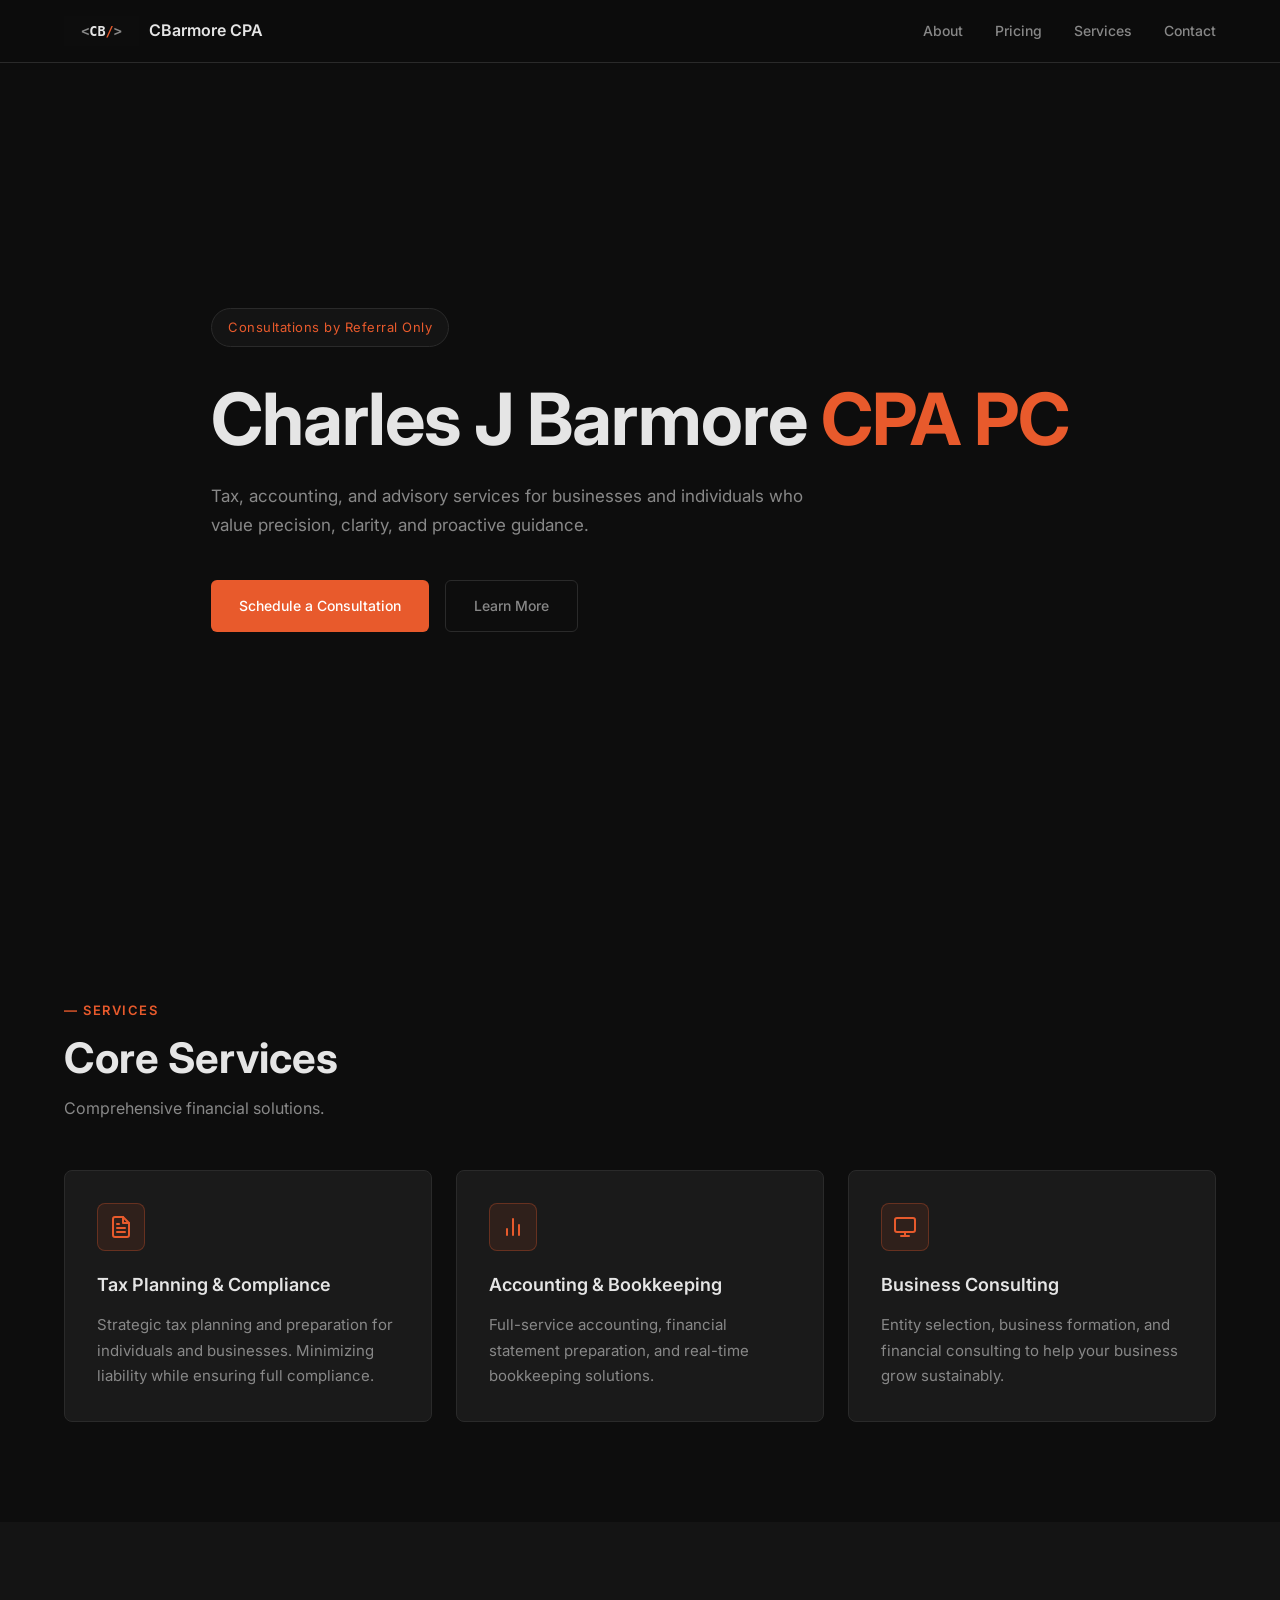
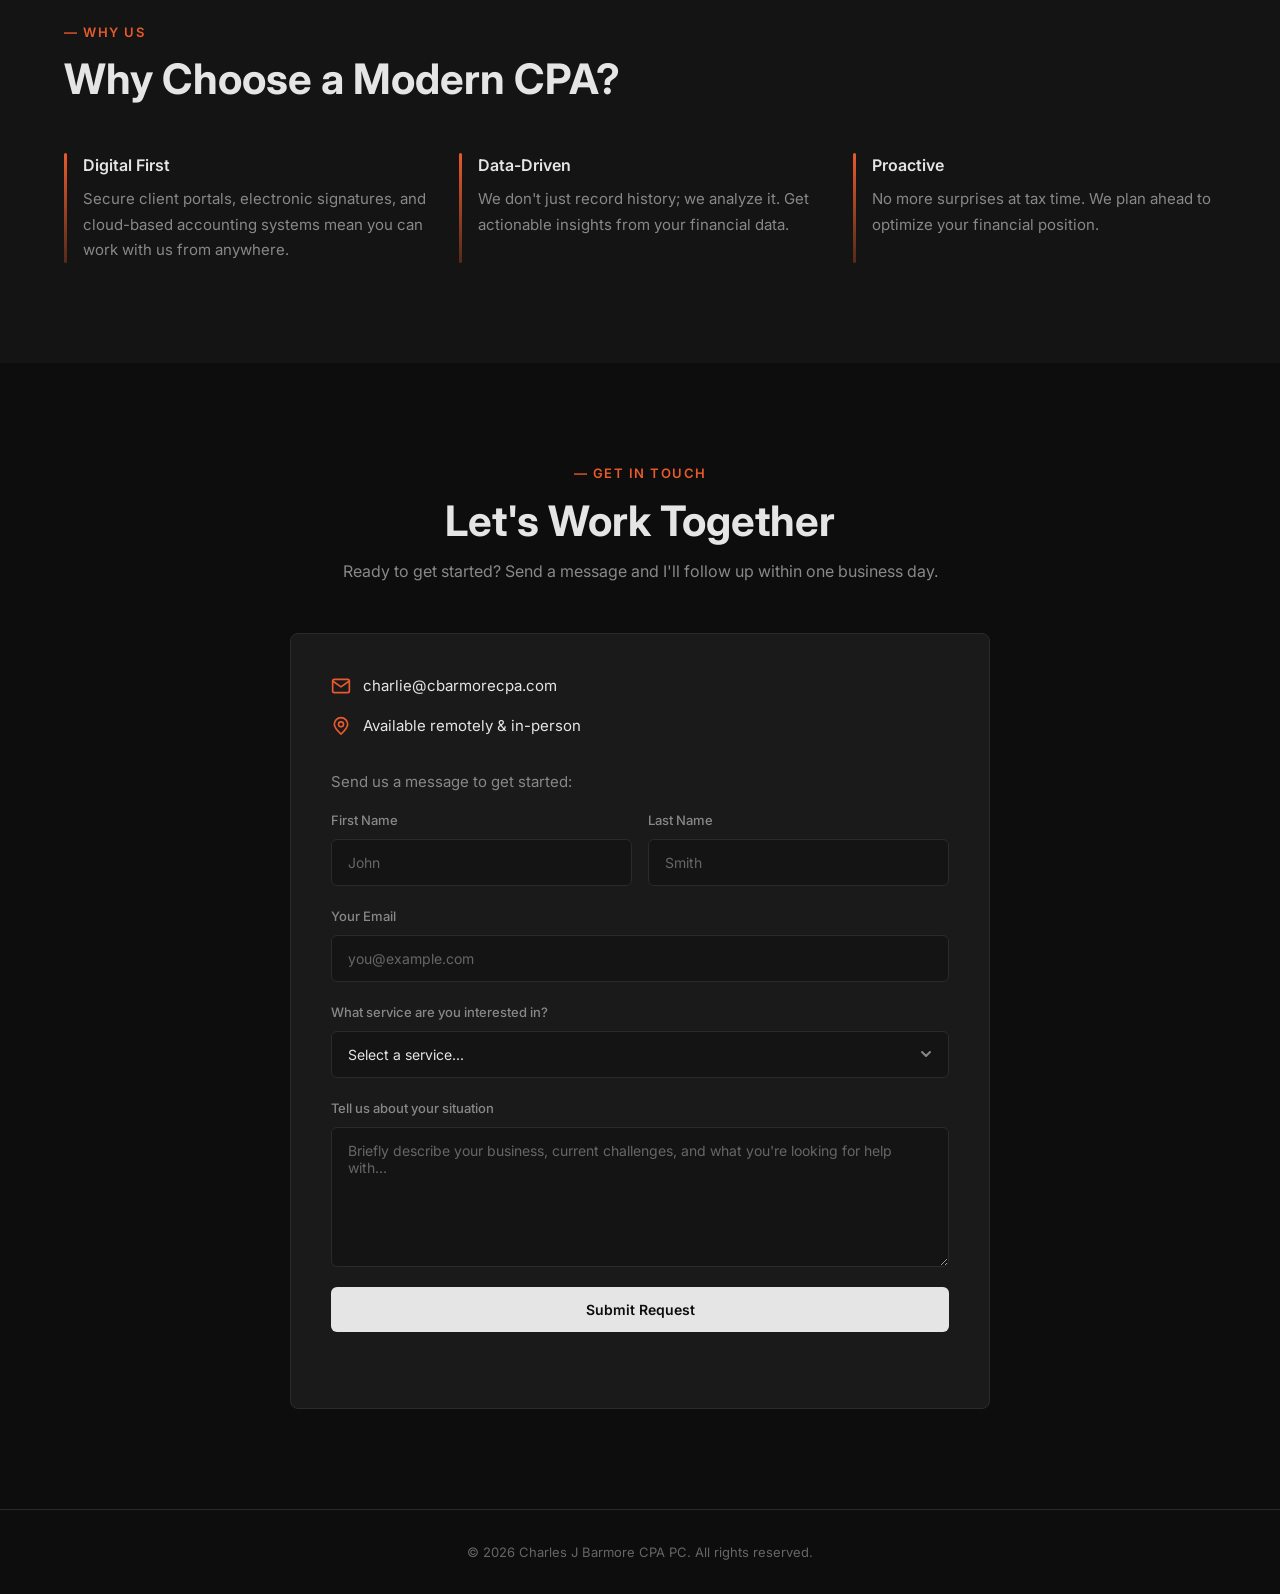
==== commit d0700d65: "Update tagline, add favicon, remove Insights from nav Co-Authored-By: Claude Opus 4.6 (1M context) <" ====
--- a/index.html
+++ b/index.html
@@ -4,7 +4,8 @@
     <meta charset="UTF-8">
     <meta name="viewport" content="width=device-width, initial-scale=1.0">
     <title>Charles J Barmore CPA PC | Modern Tax & Accounting</title>
-    <meta name="description" content="Modern accounting infrastructure for forward-thinking businesses. Tax planning, bookkeeping, and business consulting services.">
+    <meta name="description" content="Tax, accounting, and advisory services for businesses and individuals. Precision, clarity, and proactive guidance from Charles J Barmore CPA PC.">
+    <link rel="icon" type="image/svg+xml" href="assets/favicon.svg">
     <link rel="preconnect" href="https://fonts.googleapis.com">
     <link rel="preconnect" href="https://fonts.gstatic.com" crossorigin>
     <link href="https://fonts.googleapis.com/css2?family=Inter:wght@400;500;600;700&family=JetBrains+Mono:wght@400;500&display=swap" rel="stylesheet">
@@ -22,7 +23,6 @@
                 <a href="about.html">About</a>
                 <a href="pricing.html">Pricing</a>
                 <a href="#services">Services</a>
-                <a href="insights.html">Insights</a>
                 <a href="#contact">Contact</a>
             </div>
             <button class="nav-toggle" aria-label="Toggle menu">
@@ -43,7 +43,7 @@
                 Charles J Barmore <span class="highlight">CPA PC</span>
             </h1>
             <p class="hero-subtitle">
-                Modern accounting infrastructure for forward-thinking businesses. Precision, clarity, and compliance in a complex financial landscape.
+                Tax, accounting, and advisory services for businesses and individuals who value precision, clarity, and proactive guidance.
             </p>
             <div class="hero-buttons">
                 <a href="#contact" class="btn btn-primary">Schedule a Consultation</a>
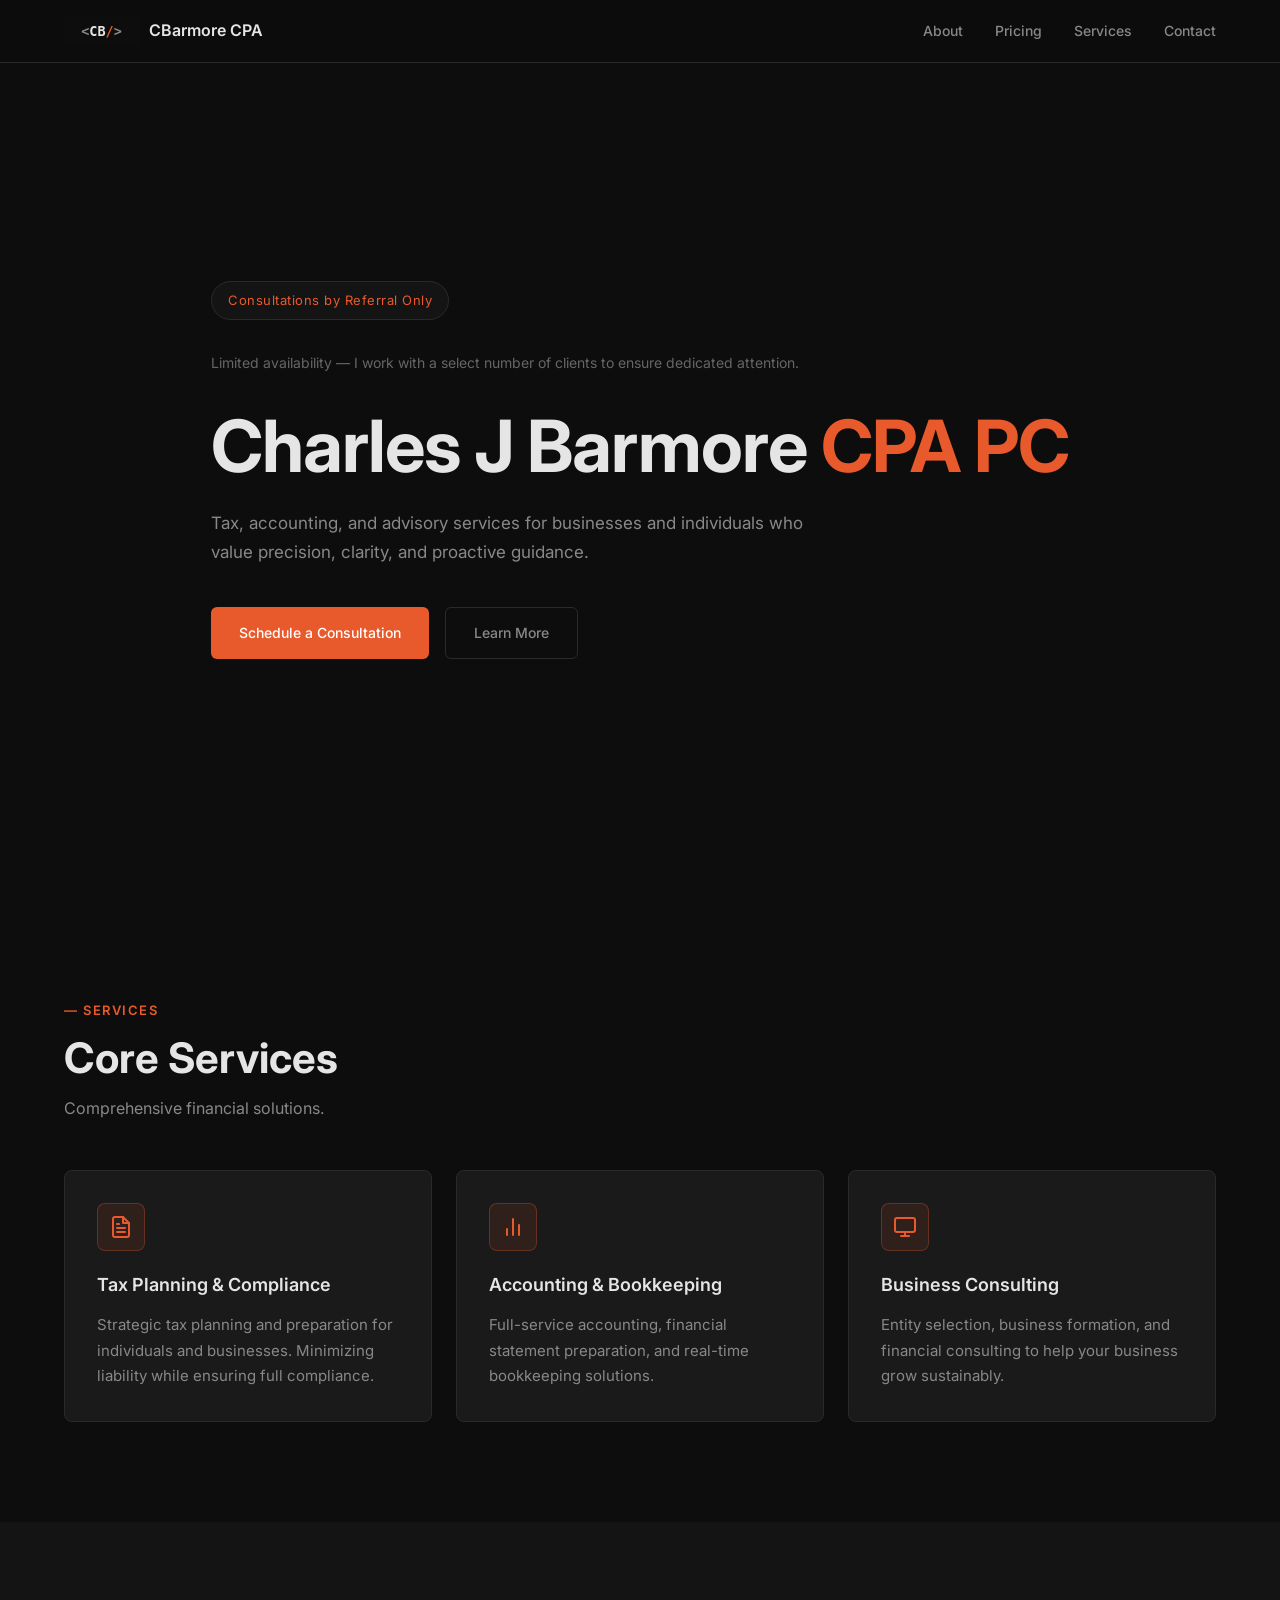
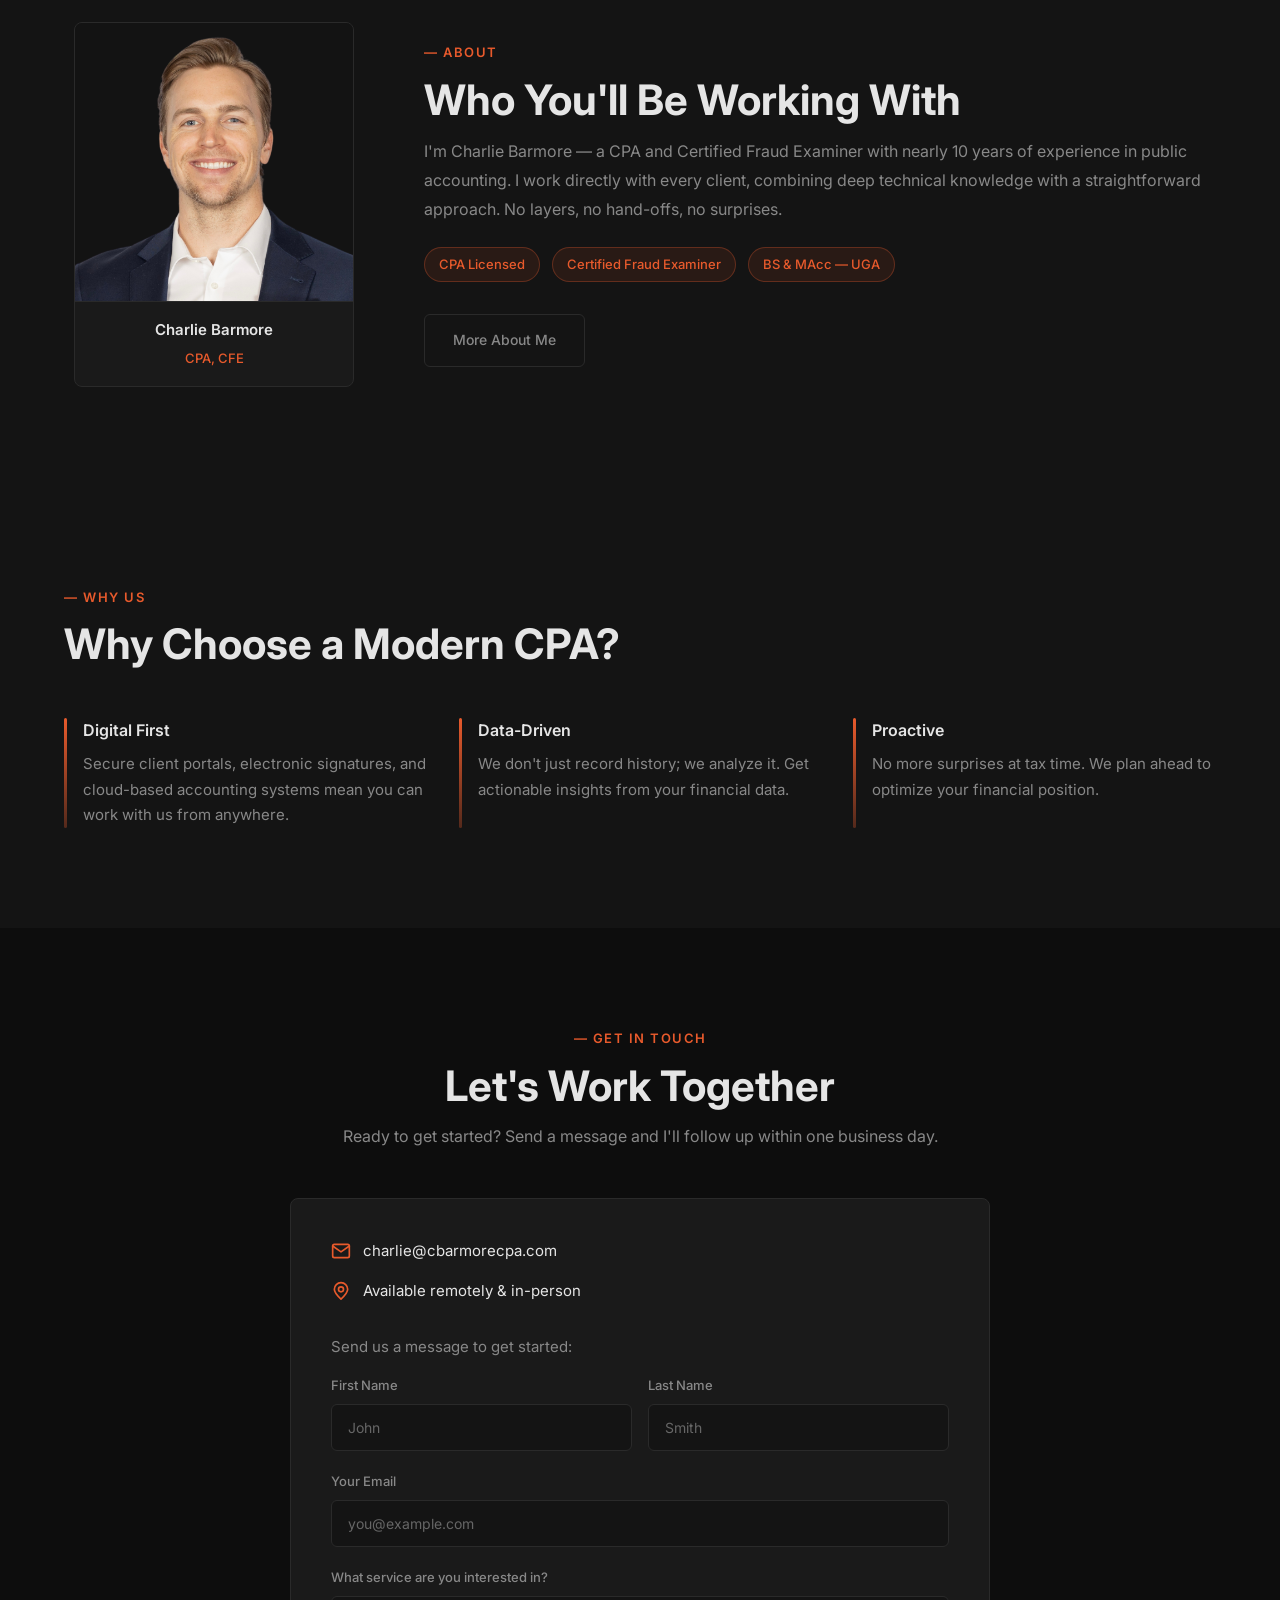
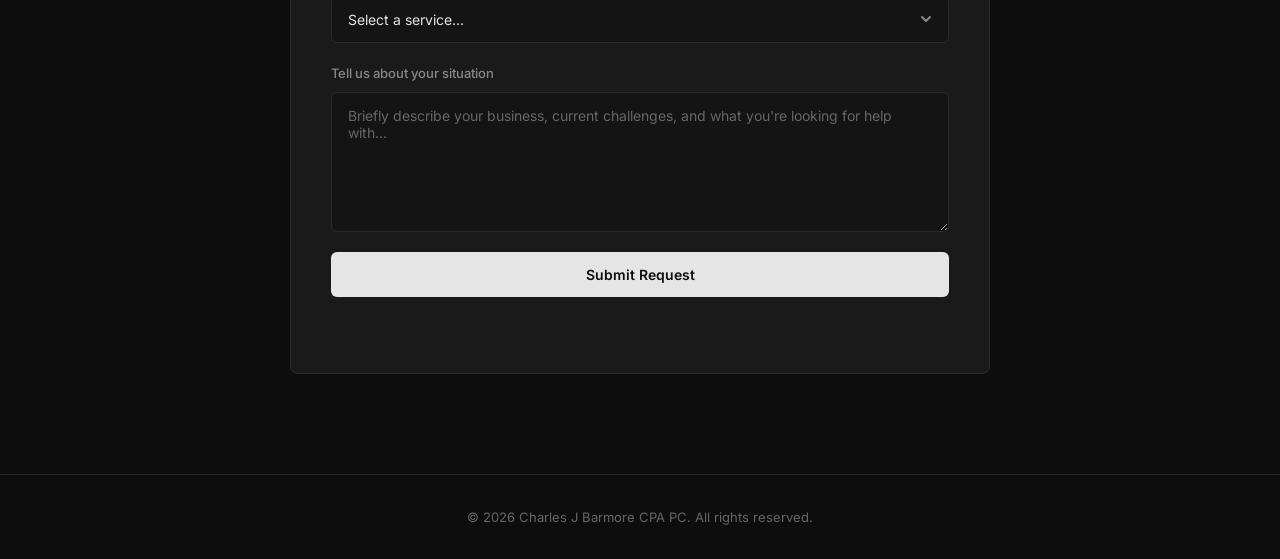
==== commit 29eb3cd6: "Add photo and bio section to homepage, enhance referral badge messaging Co-Authored-By: Claude Opus " ====
--- a/index.html
+++ b/index.html
@@ -20,8 +20,8 @@
                 CBarmore CPA
             </a>
             <div class="nav-links">
-                <a href="about.html">About</a>
-                <a href="pricing.html">Pricing</a>
+                <a href="/about">About</a>
+                <a href="/pricing">Pricing</a>
                 <a href="#services">Services</a>
                 <a href="#contact">Contact</a>
             </div>
@@ -39,6 +39,7 @@
             <div class="status-badge">
                 Consultations by Referral Only
             </div>
+            <p class="hero-availability">Limited availability &mdash; I work with a select number of clients to ensure dedicated attention.</p>
             <h1 class="hero-title">
                 Charles J Barmore <span class="highlight">CPA PC</span>
             </h1>
@@ -96,6 +97,34 @@
                     </div>
                     <h3>Business Consulting</h3>
                     <p>Entity selection, business formation, and financial consulting to help your business grow sustainably.</p>
+                </div>
+            </div>
+        </div>
+    </section>
+
+    <!-- About Section -->
+    <section class="home-about">
+        <div class="container">
+            <div class="home-about-grid">
+                <div class="home-about-photo">
+                    <div class="about-photo-frame">
+                        <img src="assets/CJB CPA.png" alt="Charlie Barmore, CPA" class="about-photo">
+                        <div class="photo-caption">
+                            <span class="caption-name">Charlie Barmore</span>
+                            <span class="caption-credentials">CPA, CFE</span>
+                        </div>
+                    </div>
+                </div>
+                <div class="home-about-content">
+                    <span class="section-label">&mdash; ABOUT</span>
+                    <h2 class="section-heading">Who You'll Be Working With</h2>
+                    <p class="home-about-text">I'm Charlie Barmore &mdash; a CPA and Certified Fraud Examiner with nearly 10 years of experience in public accounting. I work directly with every client, combining deep technical knowledge with a straightforward approach. No layers, no hand-offs, no surprises.</p>
+                    <div class="home-about-credentials">
+                        <span class="credential-tag">CPA Licensed</span>
+                        <span class="credential-tag">Certified Fraud Examiner</span>
+                        <span class="credential-tag">BS &amp; MAcc &mdash; UGA</span>
+                    </div>
+                    <a href="/about" class="btn btn-secondary">More About Me</a>
                 </div>
             </div>
         </div>
--- a/styles.css
+++ b/styles.css
@@ -150,6 +150,13 @@
     letter-spacing: 0.5px;
 }
 
+.hero-availability {
+    font-size: 14px;
+    color: var(--text-muted);
+    margin-bottom: 32px;
+    line-height: 1.6;
+}
+
 .hero-title {
     font-size: clamp(40px, 8vw, 72px);
     font-weight: 700;
@@ -294,6 +301,49 @@
     line-height: 1.7;
 }
 
+/* Home About Section */
+.home-about {
+    padding: 100px 0;
+    background-color: var(--bg-secondary);
+}
+
+.home-about-grid {
+    display: grid;
+    grid-template-columns: 300px 1fr;
+    gap: 60px;
+    align-items: center;
+}
+
+.home-about-photo {
+    display: flex;
+    justify-content: center;
+}
+
+.home-about-text {
+    font-size: 16px;
+    color: var(--text-secondary);
+    line-height: 1.8;
+    margin-bottom: 24px;
+}
+
+.home-about-credentials {
+    display: flex;
+    gap: 12px;
+    flex-wrap: wrap;
+    margin-bottom: 32px;
+}
+
+.credential-tag {
+    display: inline-block;
+    padding: 6px 14px;
+    background-color: rgba(232, 90, 44, 0.1);
+    border: 1px solid rgba(232, 90, 44, 0.3);
+    border-radius: 20px;
+    font-size: 13px;
+    color: var(--accent);
+    font-weight: 500;
+}
+
 /* Why Choose Section */
 .why-choose {
     padding: 100px 0;
@@ -1011,6 +1061,32 @@
         grid-template-columns: 1fr;
     }
 
+    .home-about {
+        padding: 60px 0;
+    }
+
+    .home-about-grid {
+        grid-template-columns: 1fr;
+        gap: 40px;
+        text-align: center;
+    }
+
+    .home-about-photo {
+        justify-content: center;
+    }
+
+    .home-about-photo .about-photo-frame {
+        width: 220px;
+    }
+
+    .home-about-credentials {
+        justify-content: center;
+    }
+
+    .home-about-content .btn {
+        width: auto;
+    }
+
     .why-choose {
         padding: 60px 0;
     }
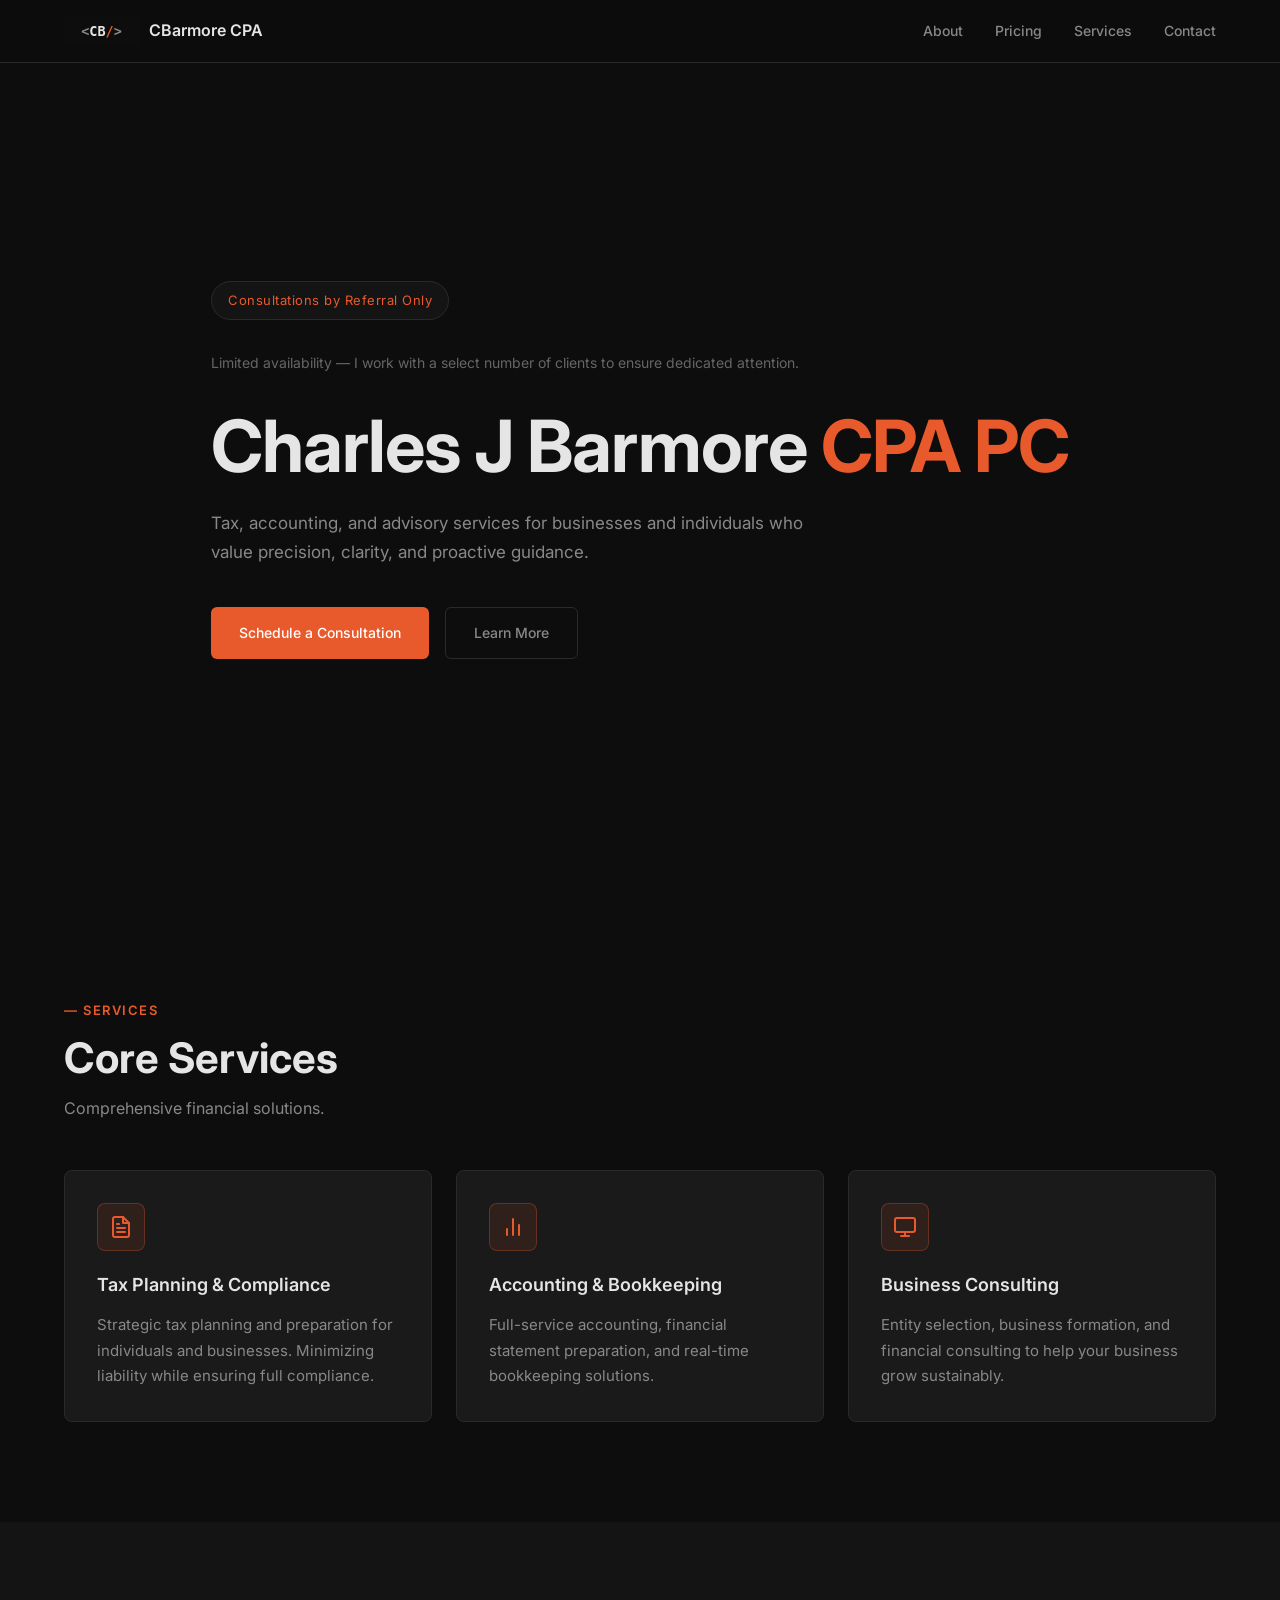
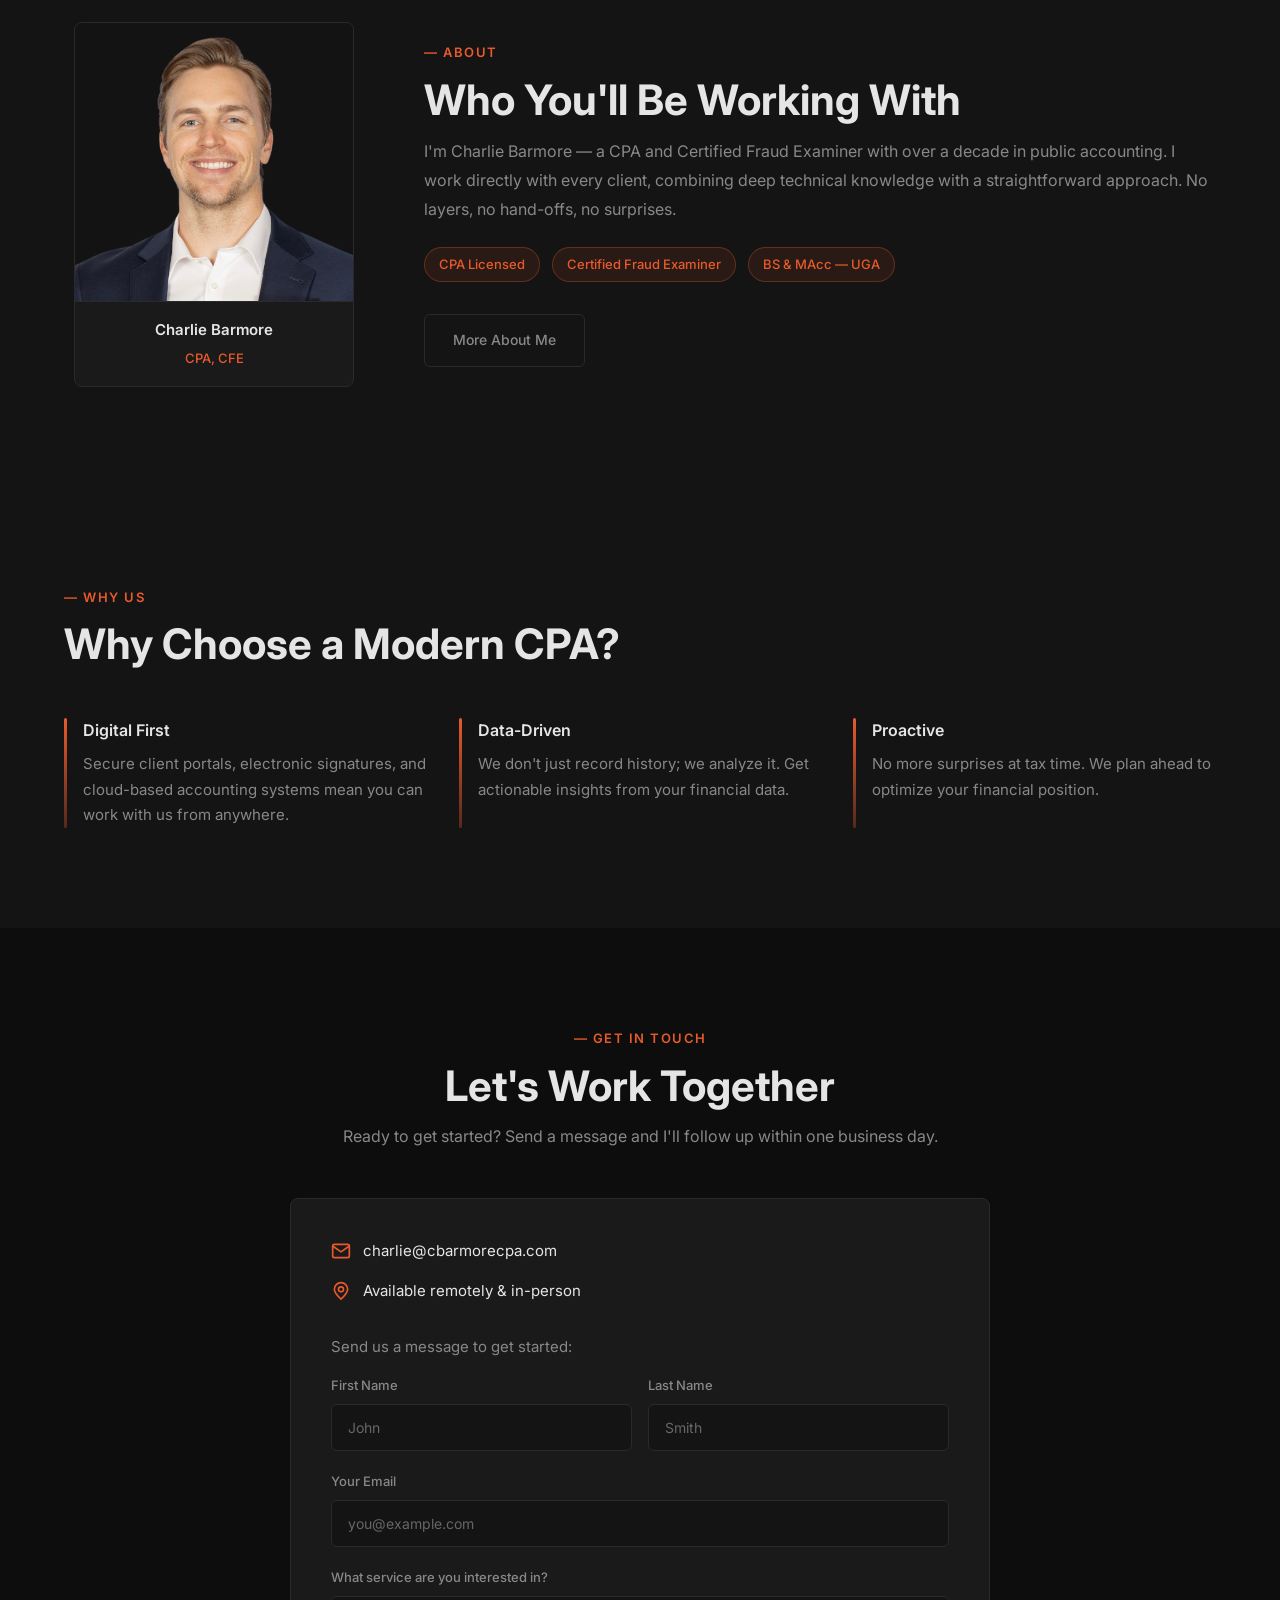
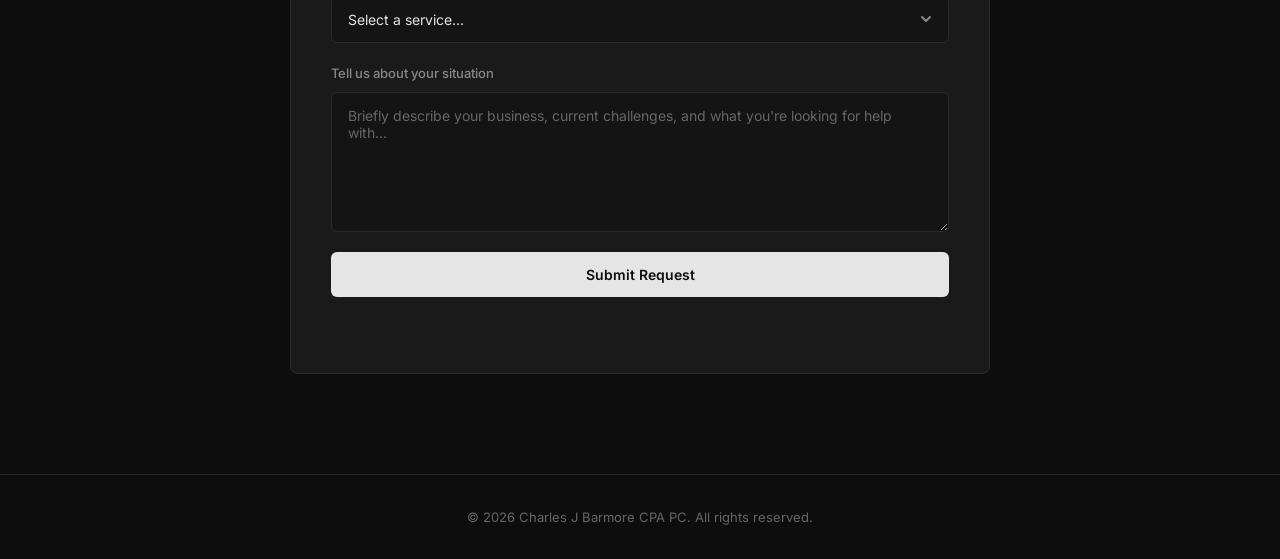
==== commit 0f8318a5: "Update experience language to 10+ years, differentiate homepage and about page intros Co-Authored-By" ====
--- a/index.html
+++ b/index.html
@@ -118,7 +118,7 @@
                 <div class="home-about-content">
                     <span class="section-label">&mdash; ABOUT</span>
                     <h2 class="section-heading">Who You'll Be Working With</h2>
-                    <p class="home-about-text">I'm Charlie Barmore &mdash; a CPA and Certified Fraud Examiner with nearly 10 years of experience in public accounting. I work directly with every client, combining deep technical knowledge with a straightforward approach. No layers, no hand-offs, no surprises.</p>
+                    <p class="home-about-text">I'm Charlie Barmore &mdash; a CPA and Certified Fraud Examiner with over a decade in public accounting. I work directly with every client, combining deep technical knowledge with a straightforward approach. No layers, no hand-offs, no surprises.</p>
                     <div class="home-about-credentials">
                         <span class="credential-tag">CPA Licensed</span>
                         <span class="credential-tag">Certified Fraud Examiner</span>
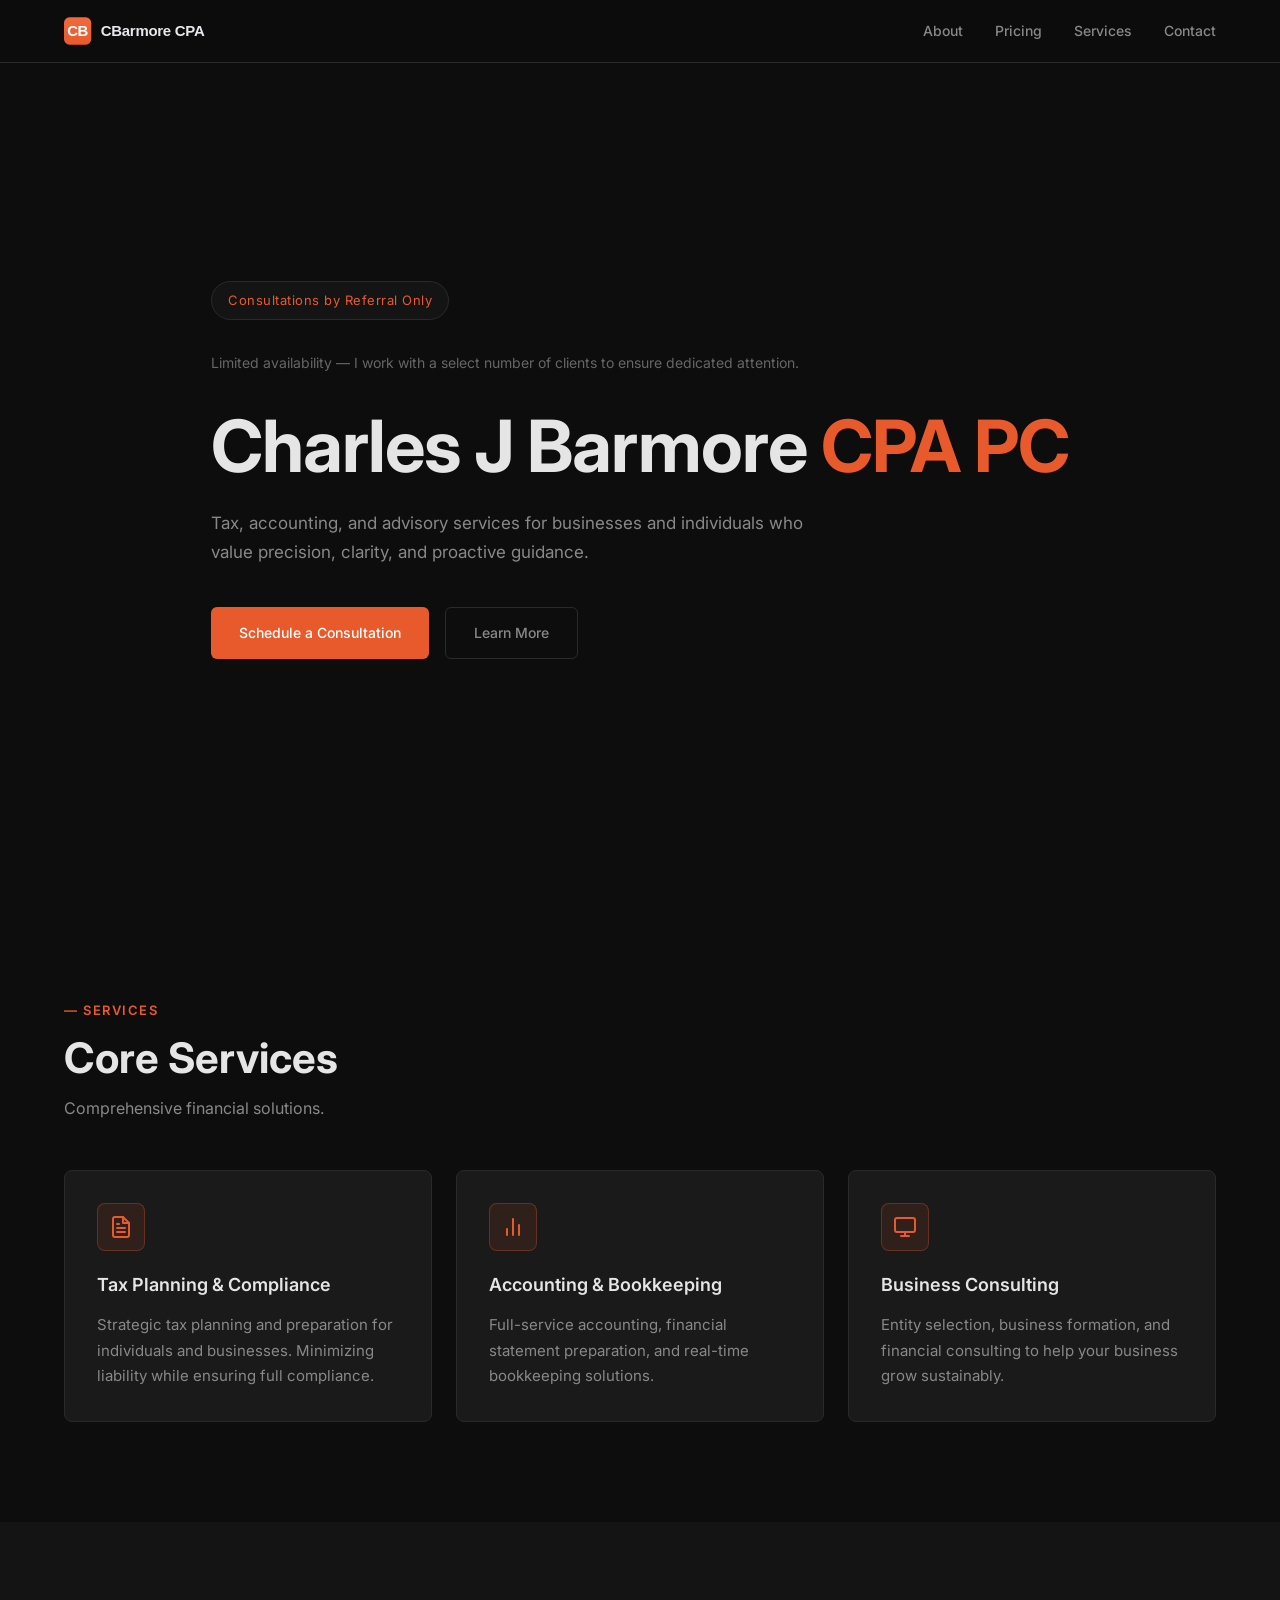
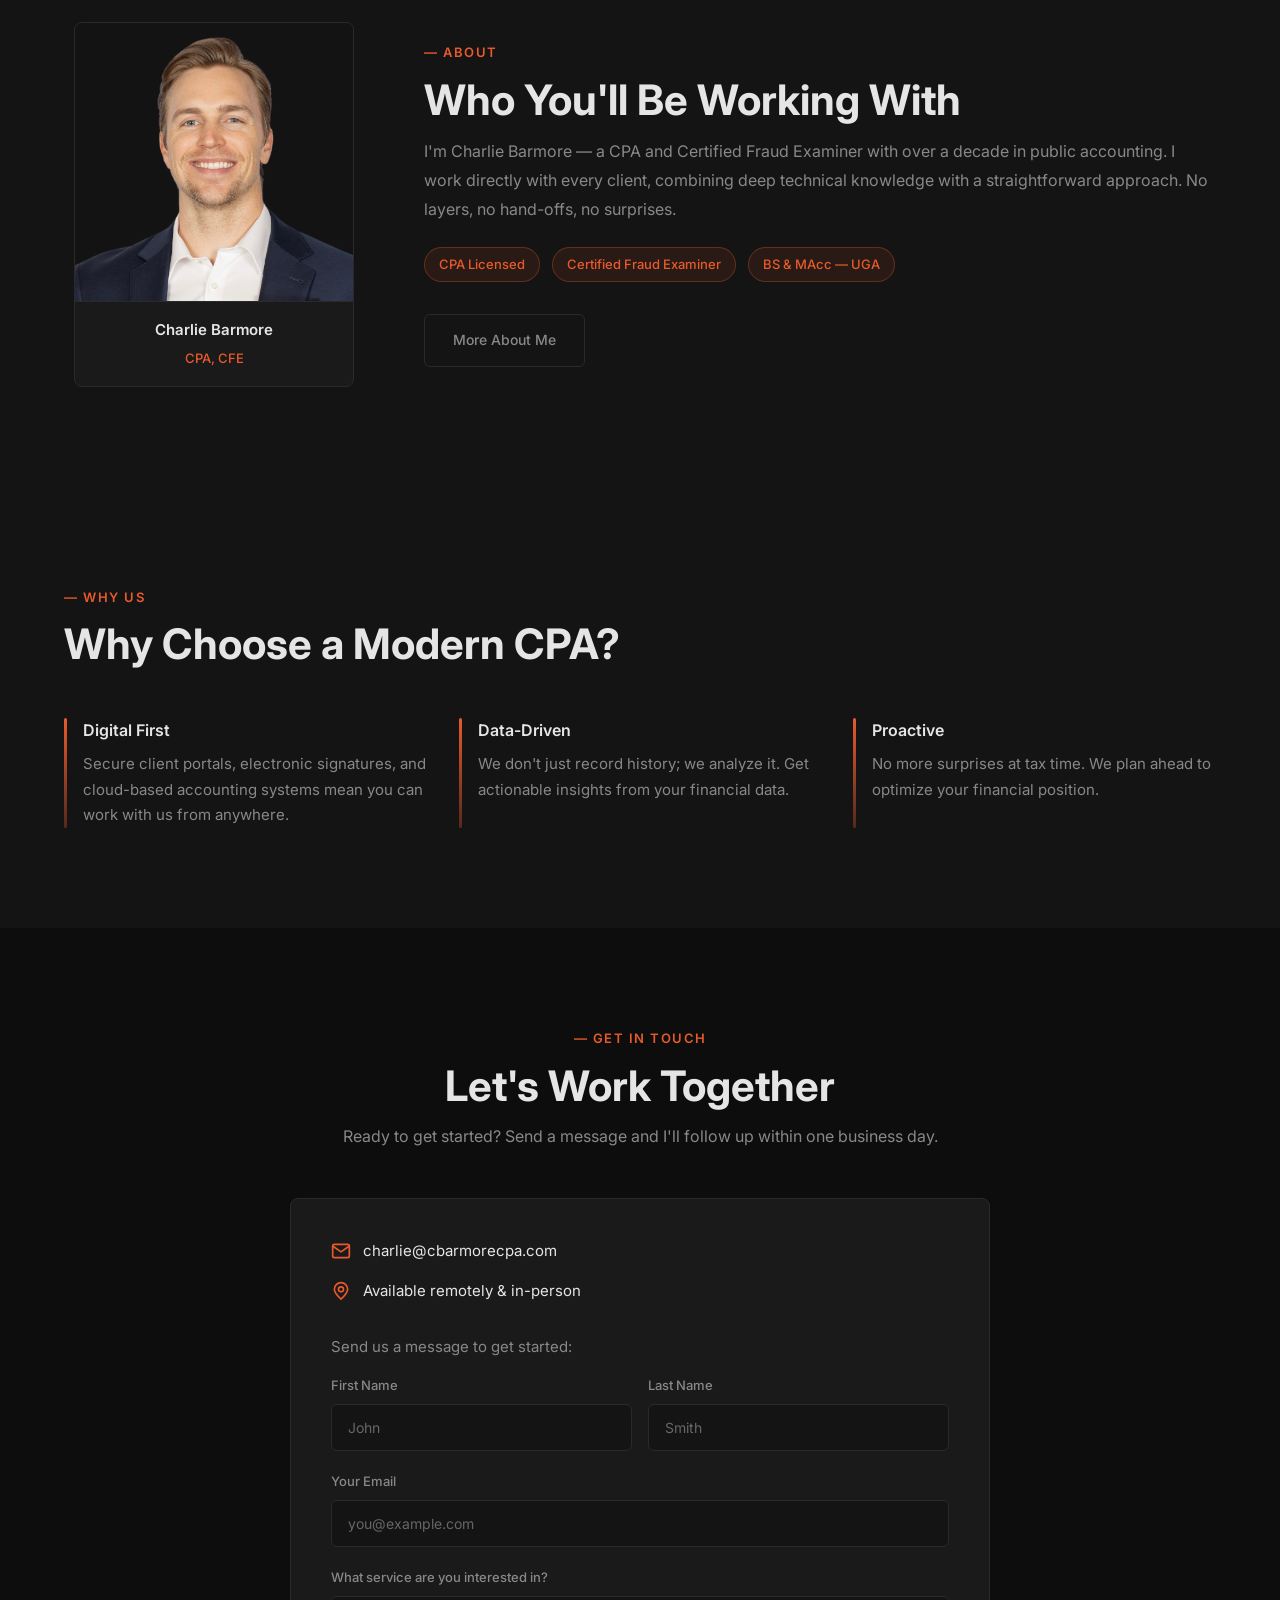
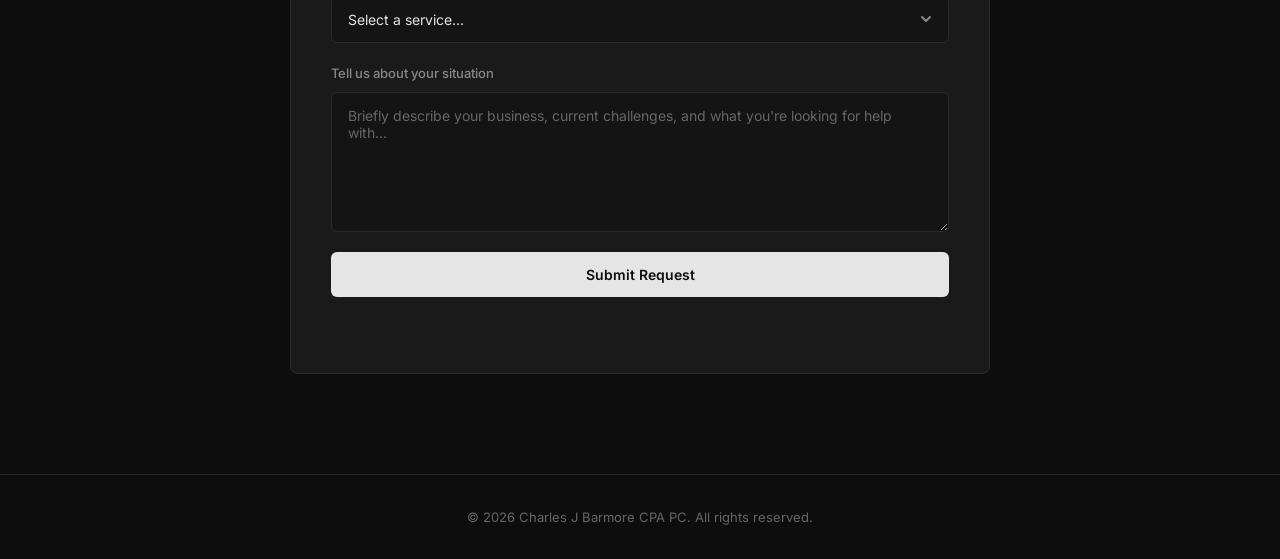
==== commit 42242a08: "Swap header logo to orange CB mark, matching favicon Co-Authored-By: Claude Opus 4.6 (1M context) <n" ====
--- a/index.html
+++ b/index.html
@@ -16,8 +16,7 @@
     <nav class="nav">
         <div class="nav-container">
             <a href="#" class="nav-logo">
-                <img src="assets/logos/cb-angle-brackets.svg" alt="CB Logo" class="logo-img">
-                CBarmore CPA
+                <img src="assets/cjb-cpa-pc-logos/logo-header-dark.svg" alt="CBarmore CPA" class="logo-img">
             </a>
             <div class="nav-links">
                 <a href="/about">About</a>
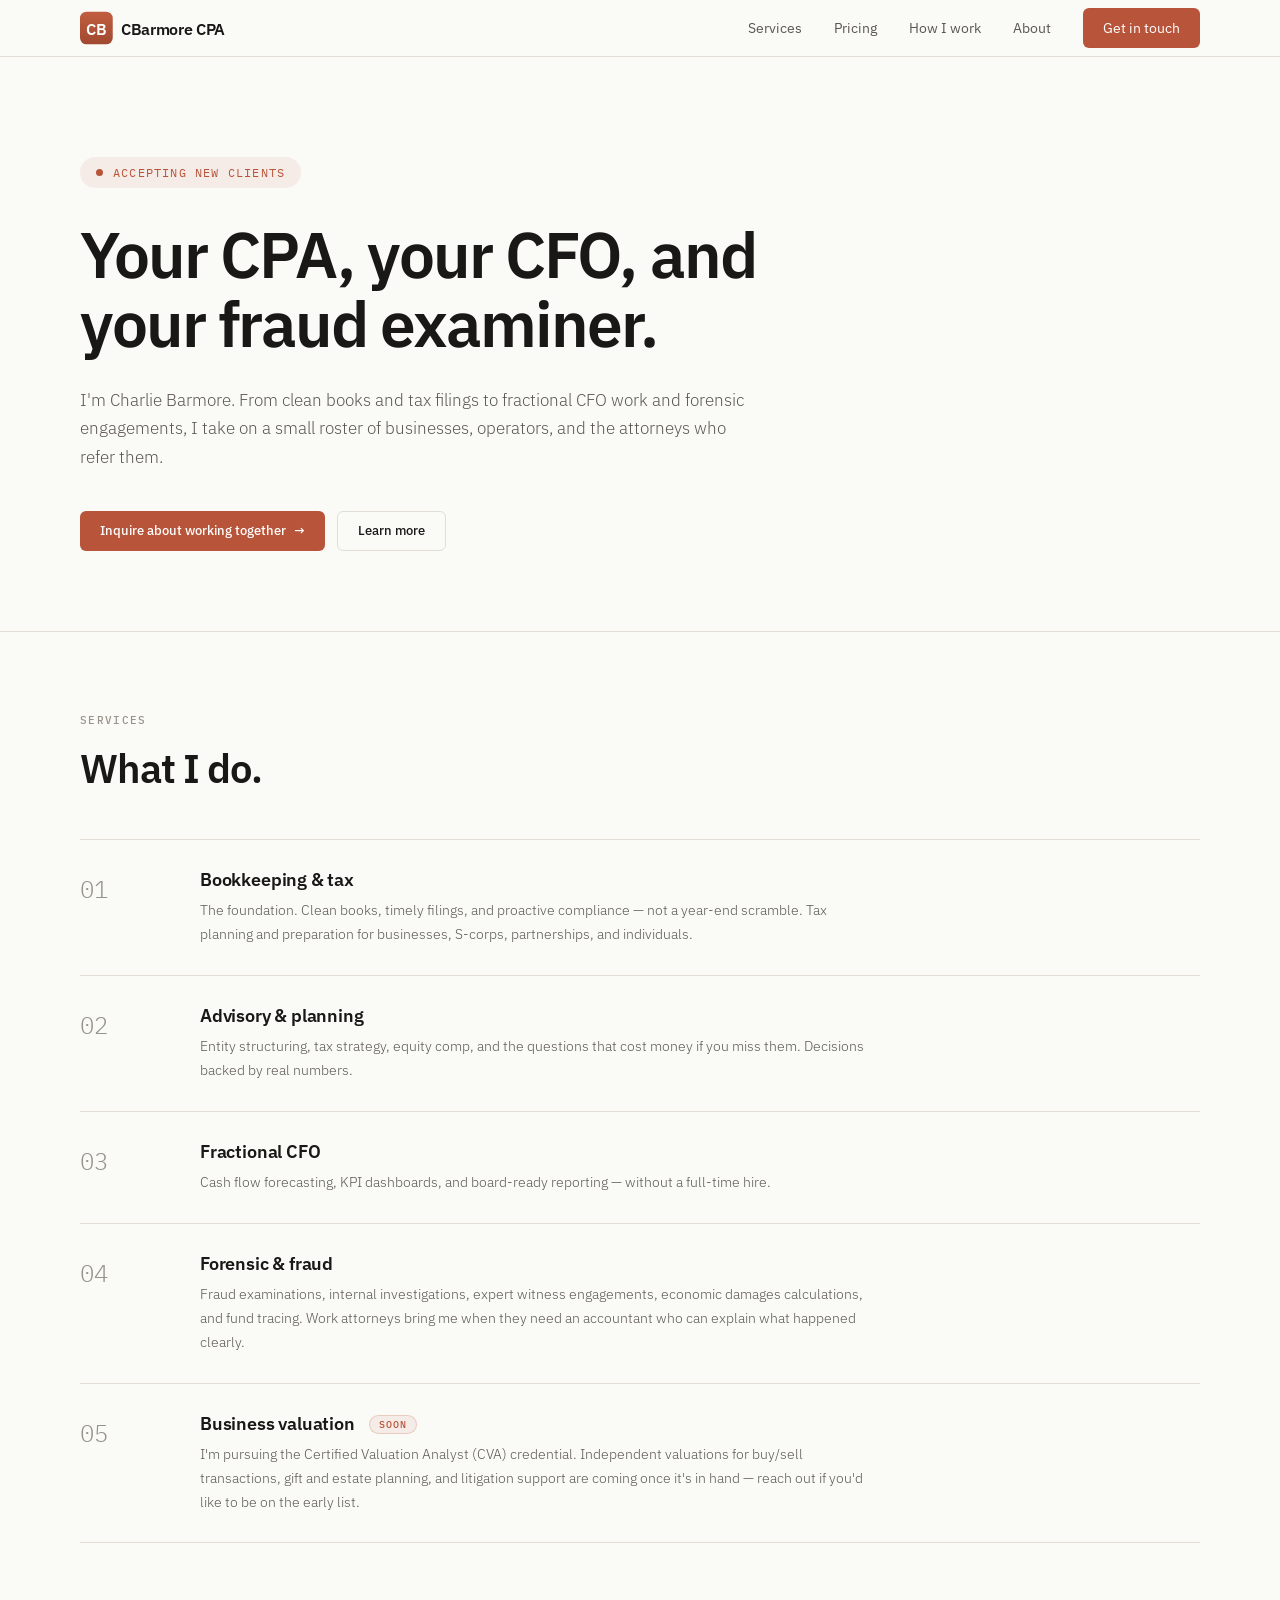
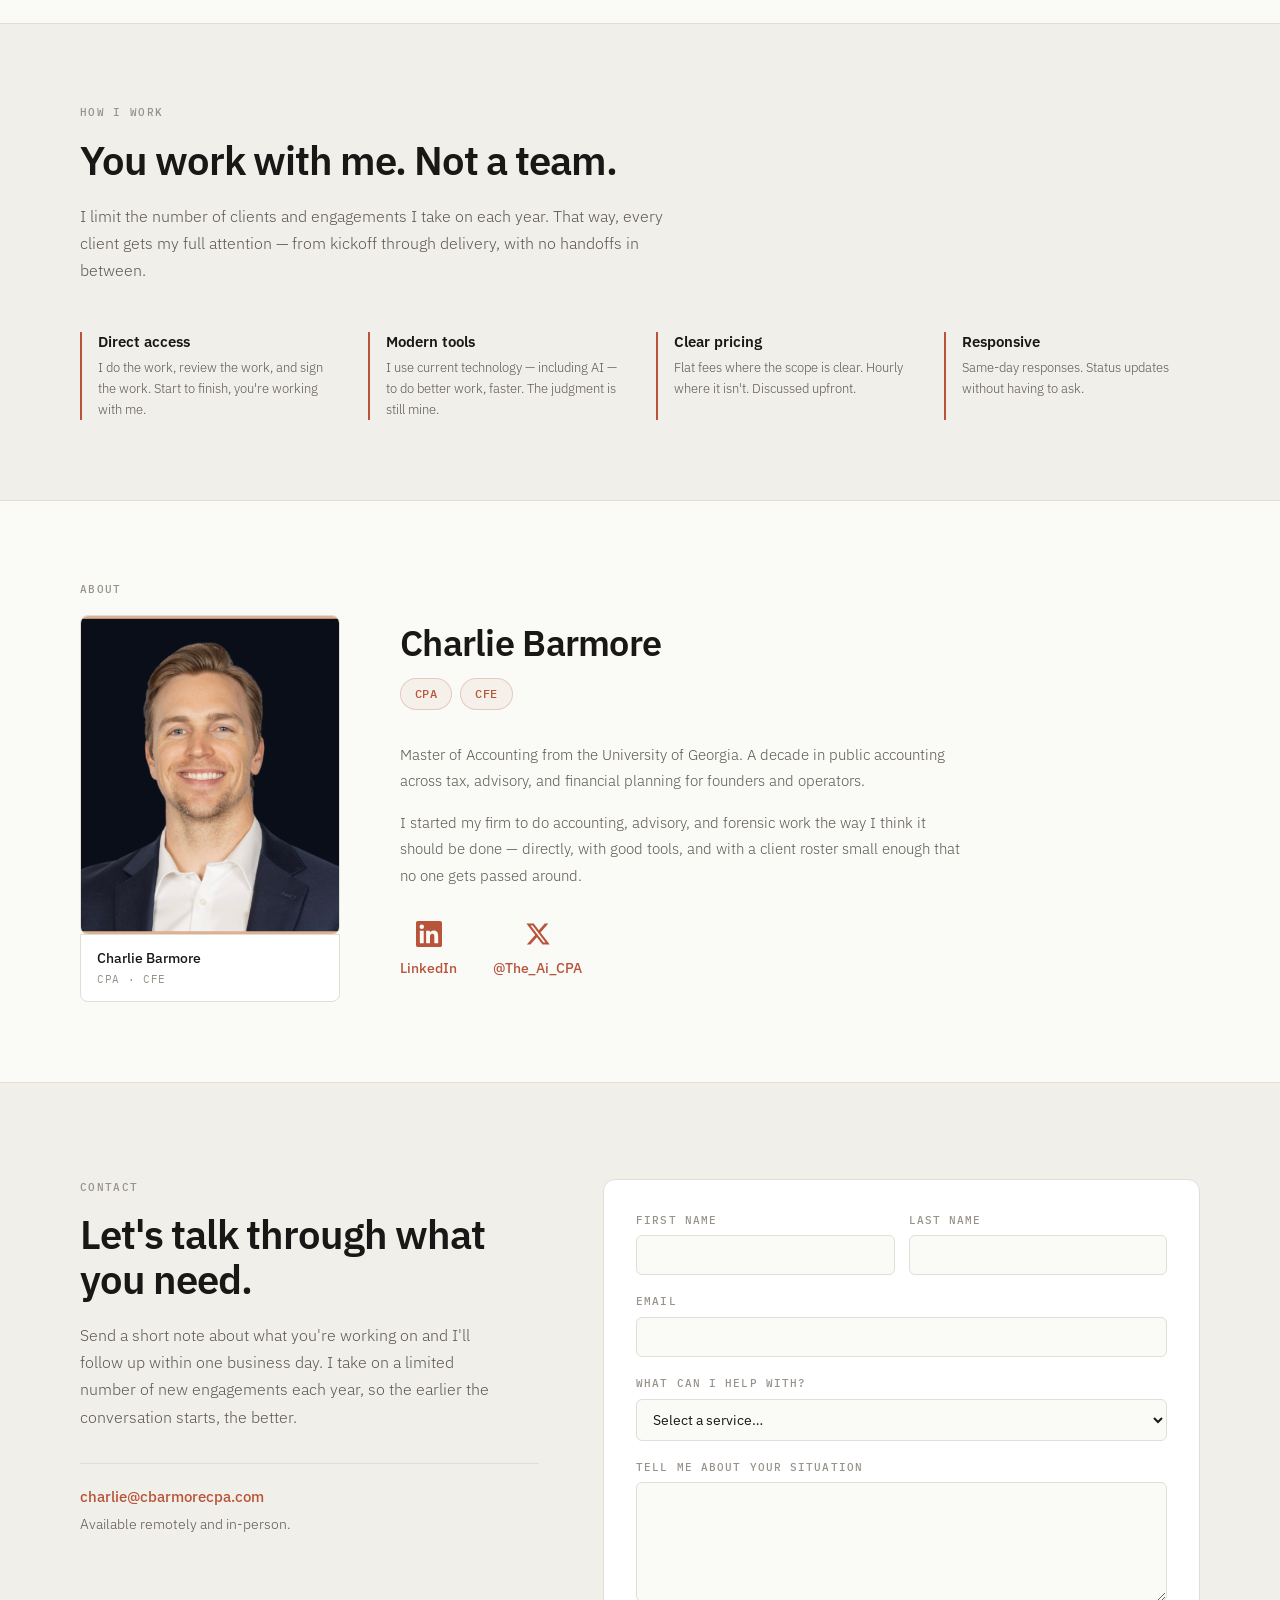
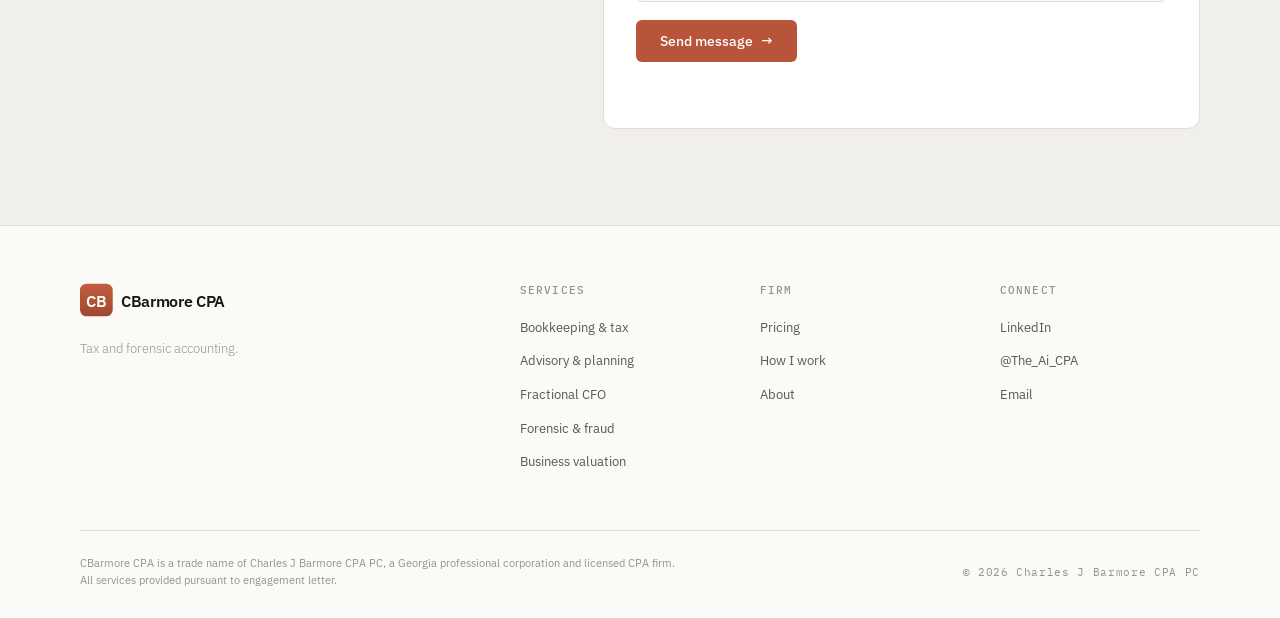
==== commit 143f3504: "Rebuild homepage and pricing in new light theme - New light-theme homepage with CB logo SVG, brick a" ====
--- a/index.html
+++ b/index.html
@@ -1,301 +1,871 @@
 <!DOCTYPE html>
 <html lang="en">
 <head>
-    <meta charset="UTF-8">
-    <meta name="viewport" content="width=device-width, initial-scale=1.0">
-    <title>Charles J Barmore CPA PC | Modern Tax & Accounting</title>
-    <meta name="description" content="Tax, accounting, and advisory services for businesses and individuals. Precision, clarity, and proactive guidance from Charles J Barmore CPA PC.">
-    <link rel="icon" type="image/svg+xml" href="assets/favicon.svg">
-    <link rel="preconnect" href="https://fonts.googleapis.com">
-    <link rel="preconnect" href="https://fonts.gstatic.com" crossorigin>
-    <link href="https://fonts.googleapis.com/css2?family=Inter:wght@400;500;600;700&family=JetBrains+Mono:wght@400;500&display=swap" rel="stylesheet">
-    <link rel="stylesheet" href="styles.css">
+<meta charset="UTF-8" />
+<meta name="viewport" content="width=device-width, initial-scale=1.0" />
+<title>CBarmore CPA — Charlie Barmore, CPA, CFE</title>
+<meta name="description" content="Tax and forensic accounting. Charlie Barmore, CPA, CFE." />
+
+<link rel="preconnect" href="https://fonts.googleapis.com">
+<link rel="preconnect" href="https://fonts.gstatic.com" crossorigin>
+<link href="https://fonts.googleapis.com/css2?family=IBM+Plex+Sans:wght@300;400;500;600&family=IBM+Plex+Mono:wght@400;500&display=swap" rel="stylesheet">
+
+<style>
+  :root {
+    --bg: #FAFAF7;
+    --bg-alt: #F1EFE9;
+    --card: #FFFFFF;
+    --border: #E2DED6;
+    --accent: #B85439;
+    --accent-hover: #A04830;
+    --text-1: #1A1816;
+    --text-2: #5C5750;
+    --text-3: #97928A;
+
+    --font-sans: 'IBM Plex Sans', -apple-system, sans-serif;
+    --font-mono: 'IBM Plex Mono', ui-monospace, monospace;
+
+    --max-width: 1280px;
+    --gutter: 80px;
+  }
+
+  * { margin: 0; padding: 0; box-sizing: border-box; }
+  html { scroll-behavior: smooth; }
+  body {
+    background: var(--bg);
+    color: var(--text-1);
+    font-family: var(--font-sans);
+    font-size: 16px;
+    font-weight: 400;
+    line-height: 1.6;
+    -webkit-font-smoothing: antialiased;
+  }
+
+  .container {
+    max-width: var(--max-width);
+    margin: 0 auto;
+    padding: 0 var(--gutter);
+  }
+
+  /* ── Nav ── */
+  nav {
+    position: sticky;
+    top: 0;
+    z-index: 100;
+    background: rgba(250, 250, 247, 0.92);
+    backdrop-filter: blur(16px);
+    -webkit-backdrop-filter: blur(16px);
+    border-bottom: 1px solid var(--border);
+  }
+  .nav-inner {
+    display: flex;
+    align-items: center;
+    justify-content: space-between;
+    height: 56px;
+  }
+  .logo {
+    display: inline-flex;
+    align-items: center;
+    color: var(--text-1);
+    text-decoration: none;
+    height: 36px;
+  }
+  .logo-svg { height: 36px; width: auto; display: block; }
+  .nav-links {
+    display: flex;
+    align-items: center;
+    gap: 32px;
+    list-style: none;
+  }
+  .nav-links a {
+    color: var(--text-2);
+    text-decoration: none;
+    font-size: 14px;
+    font-weight: 400;
+    transition: color 0.2s ease;
+  }
+  .nav-links a:hover { color: var(--text-1); }
+  .nav-links a.btn-accent,
+  .nav-links a.btn-accent:hover { color: #FFFFFF; }
+
+  .btn {
+    display: inline-flex;
+    align-items: center;
+    gap: 8px;
+    padding: 9px 20px;
+    font-family: var(--font-sans);
+    font-size: 13px;
+    font-weight: 500;
+    text-decoration: none;
+    border-radius: 6px;
+    transition: all 0.2s ease;
+    cursor: pointer;
+    border: none;
+  }
+  .btn-accent {
+    background: var(--accent);
+    color: #FFFFFF;
+  }
+  .btn-accent:hover { background: var(--accent-hover); }
+  .btn-outline {
+    background: transparent;
+    color: var(--text-1);
+    border: 1px solid var(--border);
+  }
+  .btn-outline:hover { border-color: var(--text-3); }
+  .btn .arrow { transition: transform 0.2s ease; }
+  .btn:hover .arrow { transform: translateX(3px); }
+
+  /* ── Hero ── */
+  .hero {
+    padding: 100px 0 80px;
+  }
+  .hero-tag {
+    display: inline-flex;
+    align-items: center;
+    gap: 10px;
+    font-family: var(--font-mono);
+    font-size: 12px;
+    color: var(--accent);
+    letter-spacing: 0.1em;
+    text-transform: uppercase;
+    margin-bottom: 32px;
+    padding: 6px 16px;
+    background: rgba(184, 84, 57, 0.08);
+    border-radius: 100px;
+  }
+  .hero-tag .dot {
+    width: 7px;
+    height: 7px;
+    background: var(--accent);
+    border-radius: 50%;
+    animation: pulse 2s ease-in-out infinite;
+  }
+  @keyframes pulse { 0%,100%{opacity:1} 50%{opacity:.4} }
+
+  h1 {
+    font-family: var(--font-sans);
+    font-weight: 600;
+    font-size: clamp(40px, 5.5vw, 64px);
+    line-height: 1.08;
+    letter-spacing: -0.03em;
+    max-width: 800px;
+    margin-bottom: 28px;
+    color: var(--text-1);
+  }
+
+  .hero-sub {
+    font-size: 17px;
+    line-height: 1.65;
+    color: var(--text-2);
+    max-width: 680px;
+    margin-bottom: 40px;
+    font-weight: 300;
+  }
+
+  .hero-ctas {
+    display: flex;
+    gap: 12px;
+    flex-wrap: wrap;
+  }
+
+  /* ── Section shared ── */
+  .section {
+    padding: 80px 0;
+    border-top: 1px solid var(--border);
+  }
+  .section-label {
+    font-family: var(--font-mono);
+    font-size: 11px;
+    font-weight: 500;
+    letter-spacing: 0.12em;
+    color: var(--text-3);
+    text-transform: uppercase;
+    margin-bottom: 16px;
+  }
+  .section-title {
+    font-family: var(--font-sans);
+    font-weight: 600;
+    font-size: clamp(28px, 3.5vw, 40px);
+    line-height: 1.12;
+    letter-spacing: -0.025em;
+    margin-bottom: 20px;
+  }
+
+  /* ── Services ── */
+  .services-list {
+    margin-top: 48px;
+    border-top: 1px solid var(--border);
+  }
+  .service-row {
+    display: grid;
+    grid-template-columns: 88px 1fr;
+    gap: 32px;
+    padding: 28px 0;
+    border-bottom: 1px solid var(--border);
+    align-items: start;
+  }
+  .service-num {
+    font-family: var(--font-mono);
+    font-size: 24px;
+    font-weight: 300;
+    color: var(--text-3);
+    letter-spacing: 0.02em;
+    padding-top: 2px;
+  }
+  .service-row h3 {
+    font-family: var(--font-sans);
+    font-weight: 600;
+    font-size: 18px;
+    line-height: 1.3;
+    letter-spacing: -0.01em;
+    margin-bottom: 8px;
+  }
+  .service-row p {
+    font-size: 14px;
+    line-height: 1.7;
+    color: var(--text-2);
+    font-weight: 300;
+    max-width: 680px;
+  }
+  .soon-tag {
+    display: inline-block;
+    font-family: var(--font-mono);
+    font-size: 10px;
+    font-weight: 500;
+    letter-spacing: 0.12em;
+    color: var(--accent);
+    background: rgba(184, 84, 57, 0.08);
+    border: 1px solid rgba(184, 84, 57, 0.22);
+    padding: 2px 9px;
+    border-radius: 100px;
+    margin-left: 10px;
+    vertical-align: 2px;
+    text-transform: uppercase;
+  }
+
+  /* ── How I Work ── */
+  .how-section {
+    padding: 80px 0;
+    border-top: 1px solid var(--border);
+    background: var(--bg-alt);
+  }
+  .how-intro {
+    font-size: 16px;
+    line-height: 1.7;
+    color: var(--text-2);
+    font-weight: 300;
+    max-width: 600px;
+    margin-bottom: 48px;
+  }
+  .how-grid {
+    display: grid;
+    grid-template-columns: repeat(4, 1fr);
+    gap: 32px;
+  }
+  .how-item {
+    padding-left: 16px;
+    border-left: 2px solid var(--accent);
+  }
+  .how-item h4 {
+    font-family: var(--font-sans);
+    font-weight: 600;
+    font-size: 15px;
+    line-height: 1.3;
+    margin-bottom: 6px;
+  }
+  .how-item p {
+    font-size: 13px;
+    line-height: 1.6;
+    color: var(--text-2);
+    font-weight: 300;
+  }
+
+  /* ── About ── */
+  .about-grid {
+    display: grid;
+    grid-template-columns: 260px 1fr;
+    gap: 60px;
+    align-items: start;
+  }
+  .about-photo-col {}
+  .about-photo {
+    width: 260px;
+    height: 320px;
+    object-fit: cover;
+    border-radius: 8px;
+    border: 1px solid var(--border);
+    display: block;
+  }
+  .about-photo-card {
+    margin-top: -1px;
+    background: var(--card);
+    border: 1px solid var(--border);
+    border-radius: 0 0 8px 8px;
+    padding: 12px 16px;
+  }
+  .about-photo-card .name {
+    font-weight: 500;
+    font-size: 14px;
+  }
+  .about-photo-card .creds {
+    font-family: var(--font-mono);
+    font-size: 11px;
+    color: var(--text-3);
+    letter-spacing: 0.06em;
+    margin-top: 2px;
+  }
+
+  .about-content { padding-top: 8px; }
+  .about-name {
+    font-family: var(--font-sans);
+    font-weight: 600;
+    font-size: 36px;
+    line-height: 1.1;
+    letter-spacing: -0.02em;
+    margin-bottom: 16px;
+  }
+  .about-badges {
+    display: flex;
+    gap: 8px;
+    margin-bottom: 32px;
+  }
+  .about-badges span {
+    font-family: var(--font-mono);
+    font-size: 12px;
+    font-weight: 500;
+    color: var(--accent);
+    letter-spacing: 0.04em;
+    padding: 5px 14px;
+    border: 1px solid rgba(184, 84, 57, 0.25);
+    border-radius: 100px;
+    background: rgba(184, 84, 57, 0.06);
+  }
+  .about-body {
+    font-size: 15px;
+    line-height: 1.75;
+    color: var(--text-2);
+    font-weight: 300;
+    margin-bottom: 16px;
+    max-width: 560px;
+  }
+  .about-links {
+    display: flex;
+    gap: 36px;
+    margin-top: 32px;
+    flex-wrap: wrap;
+  }
+  .about-link {
+    display: inline-flex;
+    flex-direction: column;
+    align-items: center;
+    gap: 10px;
+    font-size: 14px;
+    color: var(--accent);
+    text-decoration: none;
+    font-weight: 500;
+    transition: color 0.2s;
+  }
+  .about-link svg {
+    width: 26px;
+    height: 26px;
+    fill: currentColor;
+  }
+  .about-link:hover { color: var(--accent-hover); }
+
+  /* ── Contact ── */
+  .contact {
+    padding: 96px 0;
+    border-top: 1px solid var(--border);
+    background: var(--bg-alt);
+  }
+  .contact-grid {
+    display: grid;
+    grid-template-columns: 1fr 1.3fr;
+    gap: 64px;
+    align-items: start;
+  }
+  .contact-intro {
+    font-size: 16px;
+    line-height: 1.7;
+    color: var(--text-2);
+    font-weight: 300;
+    margin-top: 16px;
+    margin-bottom: 32px;
+    max-width: 420px;
+  }
+  .contact-direct {
+    border-top: 1px solid var(--border);
+    padding-top: 20px;
+    font-size: 14px;
+    line-height: 1.7;
+    color: var(--text-2);
+    font-weight: 300;
+  }
+  .contact-direct a {
+    display: block;
+    color: var(--accent);
+    text-decoration: none;
+    font-weight: 500;
+    font-size: 15px;
+    margin-bottom: 4px;
+  }
+  .contact-direct a:hover { color: var(--accent-hover); }
+
+  .contact-form {
+    background: var(--card);
+    border: 1px solid var(--border);
+    border-radius: 12px;
+    padding: 32px;
+    display: grid;
+    gap: 18px;
+  }
+  .form-row {
+    display: grid;
+    grid-template-columns: 1fr 1fr;
+    gap: 14px;
+  }
+  .form-field { display: flex; flex-direction: column; gap: 6px; }
+  .form-field > span {
+    font-family: var(--font-mono);
+    font-size: 11px;
+    font-weight: 500;
+    letter-spacing: 0.1em;
+    text-transform: uppercase;
+    color: var(--text-3);
+  }
+  .form-field input,
+  .form-field select,
+  .form-field textarea {
+    font-family: var(--font-sans);
+    font-size: 14px;
+    font-weight: 400;
+    color: var(--text-1);
+    background: var(--bg);
+    border: 1px solid var(--border);
+    border-radius: 6px;
+    padding: 10px 12px;
+    transition: border-color 0.2s ease;
+  }
+  .form-field input:focus,
+  .form-field select:focus,
+  .form-field textarea:focus {
+    outline: none;
+    border-color: var(--accent);
+  }
+  .form-field textarea { resize: vertical; min-height: 120px; }
+  .form-submit {
+    display: inline-flex;
+    align-items: center;
+    gap: 8px;
+    padding: 12px 24px;
+    font-family: var(--font-sans);
+    font-size: 14px;
+    font-weight: 500;
+    border-radius: 6px;
+    background: var(--accent);
+    color: #FFFFFF;
+    border: none;
+    cursor: pointer;
+    transition: background 0.2s ease;
+    justify-self: start;
+  }
+  .form-submit:hover:not([disabled]) { background: var(--accent-hover); }
+  .form-submit[disabled] { opacity: 0.6; cursor: not-allowed; }
+  .form-status {
+    font-family: var(--font-mono);
+    font-size: 12px;
+    letter-spacing: 0.04em;
+    margin: 0;
+    min-height: 16px;
+  }
+  .form-status.success { color: #2D7D4D; }
+  .form-status.error { color: var(--accent); }
+
+  /* ── Footer ── */
+  footer {
+    border-top: 1px solid var(--border);
+    padding: 56px 0 28px;
+  }
+  .footer-grid {
+    display: grid;
+    grid-template-columns: 2fr 1fr 1fr 1fr;
+    gap: 40px;
+    margin-bottom: 48px;
+  }
+  .footer-brand .logo { margin-bottom: 12px; display: inline-block; }
+  .footer-brand p {
+    font-size: 13px;
+    line-height: 1.65;
+    color: var(--text-3);
+    font-weight: 300;
+    max-width: 300px;
+  }
+  .footer-col h4 {
+    font-family: var(--font-mono);
+    font-size: 11px;
+    font-weight: 500;
+    letter-spacing: 0.1em;
+    color: var(--text-3);
+    text-transform: uppercase;
+    margin-bottom: 14px;
+  }
+  .footer-col ul { list-style: none; }
+  .footer-col li { margin-bottom: 8px; }
+  .footer-col a {
+    color: var(--text-2);
+    text-decoration: none;
+    font-size: 13px;
+    transition: color 0.2s;
+  }
+  .footer-col a:hover { color: var(--accent); }
+  .footer-bottom {
+    padding-top: 24px;
+    border-top: 1px solid var(--border);
+    display: flex;
+    justify-content: space-between;
+    align-items: center;
+    gap: 20px;
+    flex-wrap: wrap;
+  }
+  .footer-disclosure {
+    font-size: 11px;
+    color: var(--text-3);
+    line-height: 1.6;
+    max-width: 600px;
+  }
+  .footer-meta {
+    font-family: var(--font-mono);
+    font-size: 11px;
+    color: var(--text-3);
+    letter-spacing: 0.06em;
+  }
+
+  /* ── Responsive ── */
+  @media (max-width: 960px) {
+    :root { --gutter: 24px; }
+    .hero { padding: 64px 0 56px; }
+    .service-row { grid-template-columns: 56px 1fr; gap: 20px; }
+    .service-num { font-size: 20px; }
+    .how-grid { grid-template-columns: 1fr 1fr; gap: 24px; }
+    .about-grid { grid-template-columns: 1fr; gap: 32px; }
+    .about-photo { width: 220px; height: 270px; }
+    .about-photo-card { width: 220px; }
+    .contact { padding: 56px 0; }
+    .contact-grid { grid-template-columns: 1fr; gap: 32px; }
+    .form-row { grid-template-columns: 1fr; }
+    .footer-grid { grid-template-columns: 1fr 1fr; gap: 28px; }
+    .nav-links { display: none; }
+    .how-section, .section { padding: 56px 0; }
+  }
+  @media (max-width: 560px) {
+    .how-grid { grid-template-columns: 1fr; }
+    .footer-grid { grid-template-columns: 1fr; }
+  }
+</style>
 </head>
 <body>
-    <!-- Navigation -->
-    <nav class="nav">
-        <div class="nav-container">
-            <a href="#" class="nav-logo">
-                <img src="assets/cjb-cpa-pc-logos/logo-header-dark.svg" alt="CBarmore CPA" class="logo-img">
-            </a>
-            <div class="nav-links">
-                <a href="/about">About</a>
-                <a href="/pricing">Pricing</a>
-                <a href="#services">Services</a>
-                <a href="#contact">Contact</a>
-            </div>
-            <button class="nav-toggle" aria-label="Toggle menu">
-                <span></span>
-                <span></span>
-                <span></span>
-            </button>
-        </div>
-    </nav>
-
-    <!-- Hero Section -->
-    <section class="hero">
-        <div class="container">
-            <div class="status-badge">
-                Consultations by Referral Only
-            </div>
-            <p class="hero-availability">Limited availability &mdash; I work with a select number of clients to ensure dedicated attention.</p>
-            <h1 class="hero-title">
-                Charles J Barmore <span class="highlight">CPA PC</span>
-            </h1>
-            <p class="hero-subtitle">
-                Tax, accounting, and advisory services for businesses and individuals who value precision, clarity, and proactive guidance.
-            </p>
-            <div class="hero-buttons">
-                <a href="#contact" class="btn btn-primary">Schedule a Consultation</a>
-                <a href="#services" class="btn btn-secondary">Learn More</a>
-            </div>
-        </div>
-    </section>
-
-    <!-- Services Section -->
-    <section id="services" class="services">
-        <div class="container">
-            <span class="section-label">&mdash; SERVICES</span>
-            <h2 class="section-heading">Core Services</h2>
-            <p class="section-desc">Comprehensive financial solutions.</p>
-
-            <div class="services-grid">
-                <div class="service-card">
-                    <div class="service-icon">
-                        <svg xmlns="http://www.w3.org/2000/svg" width="24" height="24" viewBox="0 0 24 24" fill="none" stroke="currentColor" stroke-width="2" stroke-linecap="round" stroke-linejoin="round">
-                            <path d="M14 2H6a2 2 0 0 0-2 2v16a2 2 0 0 0 2 2h12a2 2 0 0 0 2-2V8z"></path>
-                            <polyline points="14 2 14 8 20 8"></polyline>
-                            <line x1="16" y1="13" x2="8" y2="13"></line>
-                            <line x1="16" y1="17" x2="8" y2="17"></line>
-                            <polyline points="10 9 9 9 8 9"></polyline>
-                        </svg>
-                    </div>
-                    <h3>Tax Planning & Compliance</h3>
-                    <p>Strategic tax planning and preparation for individuals and businesses. Minimizing liability while ensuring full compliance.</p>
-                </div>
-
-                <div class="service-card">
-                    <div class="service-icon">
-                        <svg xmlns="http://www.w3.org/2000/svg" width="24" height="24" viewBox="0 0 24 24" fill="none" stroke="currentColor" stroke-width="2" stroke-linecap="round" stroke-linejoin="round">
-                            <line x1="18" y1="20" x2="18" y2="10"></line>
-                            <line x1="12" y1="20" x2="12" y2="4"></line>
-                            <line x1="6" y1="20" x2="6" y2="14"></line>
-                        </svg>
-                    </div>
-                    <h3>Accounting & Bookkeeping</h3>
-                    <p>Full-service accounting, financial statement preparation, and real-time bookkeeping solutions.</p>
-                </div>
-
-                <div class="service-card">
-                    <div class="service-icon">
-                        <svg xmlns="http://www.w3.org/2000/svg" width="24" height="24" viewBox="0 0 24 24" fill="none" stroke="currentColor" stroke-width="2" stroke-linecap="round" stroke-linejoin="round">
-                            <rect x="2" y="3" width="20" height="14" rx="2" ry="2"></rect>
-                            <line x1="8" y1="21" x2="16" y2="21"></line>
-                            <line x1="12" y1="17" x2="12" y2="21"></line>
-                        </svg>
-                    </div>
-                    <h3>Business Consulting</h3>
-                    <p>Entity selection, business formation, and financial consulting to help your business grow sustainably.</p>
-                </div>
-            </div>
-        </div>
-    </section>
-
-    <!-- About Section -->
-    <section class="home-about">
-        <div class="container">
-            <div class="home-about-grid">
-                <div class="home-about-photo">
-                    <div class="about-photo-frame">
-                        <img src="assets/CJB CPA.png" alt="Charlie Barmore, CPA" class="about-photo">
-                        <div class="photo-caption">
-                            <span class="caption-name">Charlie Barmore</span>
-                            <span class="caption-credentials">CPA, CFE</span>
-                        </div>
-                    </div>
-                </div>
-                <div class="home-about-content">
-                    <span class="section-label">&mdash; ABOUT</span>
-                    <h2 class="section-heading">Who You'll Be Working With</h2>
-                    <p class="home-about-text">I'm Charlie Barmore &mdash; a CPA and Certified Fraud Examiner with over a decade in public accounting. I work directly with every client, combining deep technical knowledge with a straightforward approach. No layers, no hand-offs, no surprises.</p>
-                    <div class="home-about-credentials">
-                        <span class="credential-tag">CPA Licensed</span>
-                        <span class="credential-tag">Certified Fraud Examiner</span>
-                        <span class="credential-tag">BS &amp; MAcc &mdash; UGA</span>
-                    </div>
-                    <a href="/about" class="btn btn-secondary">More About Me</a>
-                </div>
-            </div>
-        </div>
-    </section>
-
-    <!-- Why Choose Section -->
-    <section class="why-choose">
-        <div class="container">
-            <span class="section-label">&mdash; WHY US</span>
-            <h2 class="section-heading">Why Choose a Modern CPA?</h2>
-
-            <div class="why-choose-features">
-                <div class="feature">
-                    <div class="feature-bar"></div>
-                    <div class="feature-content">
-                        <h3>Digital First</h3>
-                        <p>Secure client portals, electronic signatures, and cloud-based accounting systems mean you can work with us from anywhere.</p>
-                    </div>
-                </div>
-
-                <div class="feature">
-                    <div class="feature-bar"></div>
-                    <div class="feature-content">
-                        <h3>Data-Driven</h3>
-                        <p>We don't just record history; we analyze it. Get actionable insights from your financial data.</p>
-                    </div>
-                </div>
-
-                <div class="feature">
-                    <div class="feature-bar"></div>
-                    <div class="feature-content">
-                        <h3>Proactive</h3>
-                        <p>No more surprises at tax time. We plan ahead to optimize your financial position.</p>
-                    </div>
-                </div>
-            </div>
-        </div>
-    </section>
-
-    <!-- Contact Section -->
-    <section id="contact" class="contact">
-        <div class="container">
-            <span class="section-label centered">&mdash; GET IN TOUCH</span>
-            <h2 class="section-heading centered">Let's Work Together</h2>
-            <p class="section-desc centered">Ready to get started? Send a message and I'll follow up within one business day.</p>
-
-            <div class="contact-card">
-                <div class="contact-info">
-                    <div class="contact-item">
-                        <svg xmlns="http://www.w3.org/2000/svg" width="20" height="20" viewBox="0 0 24 24" fill="none" stroke="currentColor" stroke-width="2" stroke-linecap="round" stroke-linejoin="round">
-                            <path d="M4 4h16c1.1 0 2 .9 2 2v12c0 1.1-.9 2-2 2H4c-1.1 0-2-.9-2-2V6c0-1.1.9-2 2-2z"></path>
-                            <polyline points="22,6 12,13 2,6"></polyline>
-                        </svg>
-                        <a href="mailto:charlie@cbarmorecpa.com">charlie@cbarmorecpa.com</a>
-                    </div>
-                    <div class="contact-item">
-                        <svg xmlns="http://www.w3.org/2000/svg" width="20" height="20" viewBox="0 0 24 24" fill="none" stroke="currentColor" stroke-width="2" stroke-linecap="round" stroke-linejoin="round">
-                            <circle cx="12" cy="10" r="3"></circle>
-                            <path d="M12 21.7C17.3 17 20 13 20 10a8 8 0 1 0-16 0c0 3 2.7 7 8 11.7z"></path>
-                        </svg>
-                        <span>Available remotely & in-person</span>
-                    </div>
-                </div>
-
-                <div class="contact-form-container">
-                    <p class="form-label">Send us a message to get started:</p>
-                    <form class="contact-form" id="contact-form">
-                        <div class="form-row">
-                            <div class="form-group">
-                                <label for="firstName">First Name</label>
-                                <input type="text" name="firstName" id="firstName" placeholder="John" required>
-                            </div>
-                            <div class="form-group">
-                                <label for="lastName">Last Name</label>
-                                <input type="text" name="lastName" id="lastName" placeholder="Smith" required>
-                            </div>
-                        </div>
-                        <div class="form-group">
-                            <label for="email">Your Email</label>
-                            <input type="email" name="email" id="email" placeholder="you@example.com" required>
-                        </div>
-                        <div class="form-group">
-                            <label for="service">What service are you interested in?</label>
-                            <select name="service" id="service" required>
-                                <option value="" disabled selected>Select a service...</option>
-                                <option value="tax-planning">Tax Planning & Compliance</option>
-                                <option value="bookkeeping">Accounting & Bookkeeping</option>
-                                <option value="consulting">Business Consulting</option>
-                                <option value="multiple">Multiple Services</option>
-                                <option value="not-sure">Not Sure Yet</option>
-                            </select>
-                        </div>
-                        <div class="form-group">
-                            <label for="message">Tell us about your situation</label>
-                            <textarea name="message" id="message" placeholder="Briefly describe your business, current challenges, and what you're looking for help with..." rows="6" required></textarea>
-                        </div>
-                        <button type="submit" class="btn btn-submit" id="submit-btn">Submit Request</button>
-                        <p class="form-status" id="form-status"></p>
-                    </form>
-                </div>
-            </div>
-        </div>
-    </section>
-
-    <!-- Footer -->
-    <footer class="footer">
-        <div class="container">
-            <p>&copy; 2026 Charles J Barmore CPA PC. All rights reserved.</p>
-        </div>
-    </footer>
-
-    <script>
-        // Mobile nav toggle
-        const navToggle = document.querySelector('.nav-toggle');
-        const navLinks = document.querySelector('.nav-links');
-
-        navToggle.addEventListener('click', function() {
-            navLinks.classList.toggle('open');
-            this.classList.toggle('open');
-        });
-
-        navLinks.querySelectorAll('a').forEach(link => {
-            link.addEventListener('click', () => {
-                navLinks.classList.remove('open');
-                navToggle.classList.remove('open');
-            });
-        });
-
-        // Contact form
-        document.getElementById('contact-form').addEventListener('submit', async (e) => {
-            e.preventDefault();
-
-            const submitBtn = document.getElementById('submit-btn');
-            const formStatus = document.getElementById('form-status');
-            const firstName = document.getElementById('firstName').value;
-            const lastName = document.getElementById('lastName').value;
-            const email = document.getElementById('email').value;
-            const service = document.getElementById('service').value;
-            const message = document.getElementById('message').value;
-
-            submitBtn.disabled = true;
-            submitBtn.textContent = 'Sending...';
-            formStatus.textContent = '';
-            formStatus.className = 'form-status';
-
-            try {
-                const response = await fetch('/api/contact', {
-                    method: 'POST',
-                    headers: {
-                        'Content-Type': 'application/json',
-                    },
-                    body: JSON.stringify({ firstName, lastName, email, service, message }),
-                });
-
-                const data = await response.json();
-
-                if (response.ok) {
-                    formStatus.textContent = 'Message sent successfully!';
-                    formStatus.className = 'form-status success';
-                    document.getElementById('contact-form').reset();
-                } else {
-                    formStatus.textContent = data.error || 'Failed to send message. Please try again.';
-                    formStatus.className = 'form-status error';
-                }
-            } catch (error) {
-                formStatus.textContent = 'Failed to send message. Please try again.';
-                formStatus.className = 'form-status error';
-            } finally {
-                submitBtn.disabled = false;
-                submitBtn.textContent = 'Submit Request';
-            }
-        });
-    </script>
+
+<nav>
+  <div class="container nav-inner">
+    <a href="/" class="logo" aria-label="CBarmore CPA home">
+      <svg class="logo-svg" viewBox="0 0 220 44" xmlns="http://www.w3.org/2000/svg" aria-hidden="true">
+        <defs><linearGradient id="cbGrad" x1="0" y1="0" x2="0" y2="1"><stop offset="0%" stop-color="#C25E40"/><stop offset="100%" stop-color="#A04830"/></linearGradient></defs>
+        <rect x="0" y="2" width="40" height="40" rx="8" fill="url(#cbGrad)"/>
+        <text x="20" y="30" text-anchor="middle" font-family="'IBM Plex Sans', sans-serif" font-weight="600" font-size="20" fill="#FFFFFF" letter-spacing="-0.4">CB</text>
+        <text x="50" y="30" font-family="'IBM Plex Sans', sans-serif" font-weight="600" font-size="20" fill="#1A1816" letter-spacing="-0.4">CBarmore CPA</text>
+      </svg>
+    </a>
+    <ul class="nav-links">
+      <li><a href="#services">Services</a></li>
+      <li><a href="/pricing">Pricing</a></li>
+      <li><a href="#how">How I work</a></li>
+      <li><a href="#about">About</a></li>
+      <li><a href="#contact" class="btn btn-accent">Get in touch</a></li>
+    </ul>
+  </div>
+</nav>
+
+<header class="hero">
+  <div class="container">
+    <div class="hero-tag">
+      <span class="dot"></span>
+      <span>Accepting new clients</span>
+    </div>
+    <h1>Your CPA, your CFO, and your fraud examiner.</h1>
+    <p class="hero-sub">
+      I'm Charlie Barmore. From clean books and tax filings to fractional CFO work and forensic engagements, I take on a small roster of businesses, operators, and the attorneys who refer them.
+    </p>
+    <div class="hero-ctas">
+      <a href="#contact" class="btn btn-accent">Inquire about working together <span class="arrow">&rarr;</span></a>
+      <a href="#services" class="btn btn-outline">Learn more</a>
+    </div>
+  </div>
+</header>
+
+<section class="section" id="services">
+  <div class="container">
+    <div class="section-label">Services</div>
+    <h2 class="section-title">What I do.</h2>
+
+    <div class="services-list">
+      <div class="service-row">
+        <div class="service-num">01</div>
+        <div>
+          <h3>Bookkeeping &amp; tax</h3>
+          <p>The foundation. Clean books, timely filings, and proactive compliance &mdash; not a year-end scramble. Tax planning and preparation for businesses, S-corps, partnerships, and individuals.</p>
+        </div>
+      </div>
+      <div class="service-row">
+        <div class="service-num">02</div>
+        <div>
+          <h3>Advisory &amp; planning</h3>
+          <p>Entity structuring, tax strategy, equity comp, and the questions that cost money if you miss them. Decisions backed by real numbers.</p>
+        </div>
+      </div>
+      <div class="service-row">
+        <div class="service-num">03</div>
+        <div>
+          <h3>Fractional CFO</h3>
+          <p>Cash flow forecasting, KPI dashboards, and board-ready reporting &mdash; without a full-time hire.</p>
+        </div>
+      </div>
+      <div class="service-row">
+        <div class="service-num">04</div>
+        <div>
+          <h3>Forensic &amp; fraud</h3>
+          <p>Fraud examinations, internal investigations, expert witness engagements, economic damages calculations, and fund tracing. Work attorneys bring me when they need an accountant who can explain what happened clearly.</p>
+        </div>
+      </div>
+      <div class="service-row">
+        <div class="service-num">05</div>
+        <div>
+          <h3>Business valuation <span class="soon-tag">Soon</span></h3>
+          <p>I'm pursuing the Certified Valuation Analyst (CVA) credential. Independent valuations for buy/sell transactions, gift and estate planning, and litigation support are coming once it's in hand &mdash; reach out if you'd like to be on the early list.</p>
+        </div>
+      </div>
+    </div>
+  </div>
+</section>
+
+<section class="how-section" id="how">
+  <div class="container">
+    <div class="section-label">How I work</div>
+    <h2 class="section-title">You work with me. Not a team.</h2>
+    <p class="how-intro">
+      I limit the number of clients and engagements I take on each year. That way, every client gets my full attention &mdash; from kickoff through delivery, with no handoffs in between.
+    </p>
+
+    <div class="how-grid">
+      <div class="how-item">
+        <h4>Direct access</h4>
+        <p>I do the work, review the work, and sign the work. Start to finish, you're working with me.</p>
+      </div>
+      <div class="how-item">
+        <h4>Modern tools</h4>
+        <p>I use current technology &mdash; including AI &mdash; to do better work, faster. The judgment is still mine.</p>
+      </div>
+      <div class="how-item">
+        <h4>Clear pricing</h4>
+        <p>Flat fees where the scope is clear. Hourly where it isn't. Discussed upfront.</p>
+      </div>
+      <div class="how-item">
+        <h4>Responsive</h4>
+        <p>Same-day responses. Status updates without having to ask.</p>
+      </div>
+    </div>
+  </div>
+</section>
+
+<section class="section" id="about">
+  <div class="container">
+    <div class="section-label">About</div>
+    <div class="about-grid">
+      <div class="about-photo-col">
+        <img class="about-photo" src="/assets/charlie-barmore.png" alt="Charlie Barmore" />
+        <div class="about-photo-card">
+          <div class="name">Charlie Barmore</div>
+          <div class="creds">CPA &middot; CFE</div>
+        </div>
+      </div>
+      <div class="about-content">
+        <h2 class="about-name">Charlie Barmore</h2>
+        <div class="about-badges">
+          <span>CPA</span>
+          <span>CFE</span>
+        </div>
+        <p class="about-body">
+          Master of Accounting from the University of Georgia. A decade in public accounting across tax, advisory, and financial planning for founders and operators.
+        </p>
+        <p class="about-body">
+          I started my firm to do accounting, advisory, and forensic work the way I think it should be done &mdash; directly, with good tools, and with a client roster small enough that no one gets passed around.
+        </p>
+        <div class="about-links">
+          <a class="about-link" href="https://www.linkedin.com/in/cbarmorecpa/" target="_blank" rel="noopener" aria-label="LinkedIn">
+            <svg viewBox="0 0 24 24" xmlns="http://www.w3.org/2000/svg" aria-hidden="true">
+              <path d="M20.45 20.45h-3.55v-5.57c0-1.33-.03-3.04-1.85-3.04-1.86 0-2.14 1.45-2.14 2.94v5.67H9.35V9h3.41v1.56h.05c.48-.9 1.64-1.85 3.37-1.85 3.6 0 4.27 2.37 4.27 5.46v6.28zM5.34 7.43a2.06 2.06 0 1 1 0-4.13 2.06 2.06 0 0 1 0 4.13zM7.12 20.45H3.55V9h3.57v11.45zM22.22 0H1.77C.79 0 0 .77 0 1.73v20.54C0 23.23.79 24 1.77 24h20.45c.98 0 1.78-.77 1.78-1.73V1.73C24 .77 23.2 0 22.22 0z"/>
+            </svg>
+            LinkedIn
+          </a>
+          <a class="about-link" href="https://x.com/The_Ai_CPA" target="_blank" rel="noopener" aria-label="X (Twitter)">
+            <svg viewBox="0 0 24 24" xmlns="http://www.w3.org/2000/svg" aria-hidden="true">
+              <path d="M18.244 2.25h3.308l-7.227 8.26 8.502 11.24H16.17l-5.214-6.817L4.99 21.75H1.68l7.73-8.835L1.254 2.25H8.08l4.713 6.231 5.451-6.231zm-1.161 17.52h1.833L7.084 4.126H5.117l11.966 15.644z"/>
+            </svg>
+            @The_Ai_CPA
+          </a>
+        </div>
+      </div>
+    </div>
+  </div>
+</section>
+
+<section class="contact" id="contact">
+  <div class="container">
+    <div class="contact-grid">
+      <div>
+        <div class="section-label">Contact</div>
+        <h2 class="section-title">Let's talk through what you need.</h2>
+        <p class="contact-intro">
+          Send a short note about what you're working on and I'll follow up within one business day. I take on a limited number of new engagements each year, so the earlier the conversation starts, the better.
+        </p>
+        <div class="contact-direct">
+          <a href="mailto:charlie@cbarmorecpa.com">charlie@cbarmorecpa.com</a>
+          Available remotely and in-person.
+        </div>
+      </div>
+
+      <form class="contact-form" id="contact-form" novalidate>
+        <div class="form-row">
+          <label class="form-field">
+            <span>First name</span>
+            <input type="text" name="firstName" id="firstName" required>
+          </label>
+          <label class="form-field">
+            <span>Last name</span>
+            <input type="text" name="lastName" id="lastName" required>
+          </label>
+        </div>
+        <label class="form-field">
+          <span>Email</span>
+          <input type="email" name="email" id="email" required>
+        </label>
+        <label class="form-field">
+          <span>What can I help with?</span>
+          <select name="service" id="service" required>
+            <option value="" disabled selected>Select a service&hellip;</option>
+            <option value="bookkeeping-tax">Bookkeeping &amp; tax</option>
+            <option value="advisory-planning">Advisory &amp; planning</option>
+            <option value="fractional-cfo">Fractional CFO</option>
+            <option value="forensic">Forensic &amp; fraud</option>
+            <option value="valuation">Business valuation (notify me)</option>
+            <option value="multiple">Multiple services</option>
+            <option value="not-sure">Not sure yet</option>
+          </select>
+        </label>
+        <label class="form-field">
+          <span>Tell me about your situation</span>
+          <textarea name="message" id="message" rows="5" required></textarea>
+        </label>
+        <button type="submit" class="form-submit" id="submit-btn">
+          Send message <span class="arrow">&rarr;</span>
+        </button>
+        <p class="form-status" id="form-status" role="status" aria-live="polite"></p>
+      </form>
+    </div>
+  </div>
+</section>
+
+<footer>
+  <div class="container">
+    <div class="footer-grid">
+      <div class="footer-brand">
+        <a href="/" class="logo" aria-label="CBarmore CPA home">
+          <svg class="logo-svg" viewBox="0 0 220 44" xmlns="http://www.w3.org/2000/svg" aria-hidden="true">
+            <defs><linearGradient id="cbGradFooter" x1="0" y1="0" x2="0" y2="1"><stop offset="0%" stop-color="#C25E40"/><stop offset="100%" stop-color="#A04830"/></linearGradient></defs>
+            <rect x="0" y="2" width="40" height="40" rx="8" fill="url(#cbGradFooter)"/>
+            <text x="20" y="30" text-anchor="middle" font-family="'IBM Plex Sans', sans-serif" font-weight="600" font-size="20" fill="#FFFFFF" letter-spacing="-0.4">CB</text>
+            <text x="50" y="30" font-family="'IBM Plex Sans', sans-serif" font-weight="600" font-size="20" fill="#1A1816" letter-spacing="-0.4">CBarmore CPA</text>
+          </svg>
+        </a>
+        <p>Tax and forensic accounting.</p>
+      </div>
+      <div class="footer-col">
+        <h4>Services</h4>
+        <ul>
+          <li><a href="#services">Bookkeeping &amp; tax</a></li>
+          <li><a href="#services">Advisory &amp; planning</a></li>
+          <li><a href="#services">Fractional CFO</a></li>
+          <li><a href="#services">Forensic &amp; fraud</a></li>
+          <li><a href="#services">Business valuation</a></li>
+        </ul>
+      </div>
+      <div class="footer-col">
+        <h4>Firm</h4>
+        <ul>
+          <li><a href="/pricing">Pricing</a></li>
+          <li><a href="#how">How I work</a></li>
+          <li><a href="#about">About</a></li>
+        </ul>
+      </div>
+      <div class="footer-col">
+        <h4>Connect</h4>
+        <ul>
+          <li><a href="https://www.linkedin.com/in/cbarmorecpa/" target="_blank" rel="noopener">LinkedIn</a></li>
+          <li><a href="https://x.com/The_Ai_CPA" target="_blank" rel="noopener">@The_Ai_CPA</a></li>
+          <li><a href="mailto:charlie@cbarmorecpa.com">Email</a></li>
+        </ul>
+      </div>
+    </div>
+    <div class="footer-bottom">
+      <div class="footer-disclosure">
+        CBarmore CPA is a trade name of Charles J Barmore CPA PC, a Georgia professional corporation and licensed CPA firm. All services provided pursuant to engagement letter.
+      </div>
+      <div class="footer-meta">&copy; 2026 Charles J Barmore CPA PC</div>
+    </div>
+  </div>
+</footer>
+
+<script>
+  document.getElementById('contact-form').addEventListener('submit', async (e) => {
+    e.preventDefault();
+    const submitBtn = document.getElementById('submit-btn');
+    const formStatus = document.getElementById('form-status');
+    const payload = {
+      firstName: document.getElementById('firstName').value.trim(),
+      lastName: document.getElementById('lastName').value.trim(),
+      email: document.getElementById('email').value.trim(),
+      service: document.getElementById('service').value,
+      message: document.getElementById('message').value.trim(),
+    };
+
+    submitBtn.disabled = true;
+    submitBtn.textContent = 'Sending…';
+    formStatus.textContent = '';
+    formStatus.className = 'form-status';
+
+    try {
+      const response = await fetch('/api/contact', {
+        method: 'POST',
+        headers: { 'Content-Type': 'application/json' },
+        body: JSON.stringify(payload),
+      });
+      const data = await response.json().catch(() => ({}));
+      if (response.ok) {
+        formStatus.textContent = 'Thanks — I\'ll be in touch within one business day.';
+        formStatus.className = 'form-status success';
+        document.getElementById('contact-form').reset();
+      } else {
+        formStatus.textContent = data.error || 'Something went wrong. Please try again or email me directly.';
+        formStatus.className = 'form-status error';
+      }
+    } catch (err) {
+      formStatus.textContent = 'Something went wrong. Please try again or email me directly.';
+      formStatus.className = 'form-status error';
+    } finally {
+      submitBtn.disabled = false;
+      submitBtn.innerHTML = 'Send message <span class="arrow">&rarr;</span>';
+    }
+  });
+</script>
 </body>
 </html>
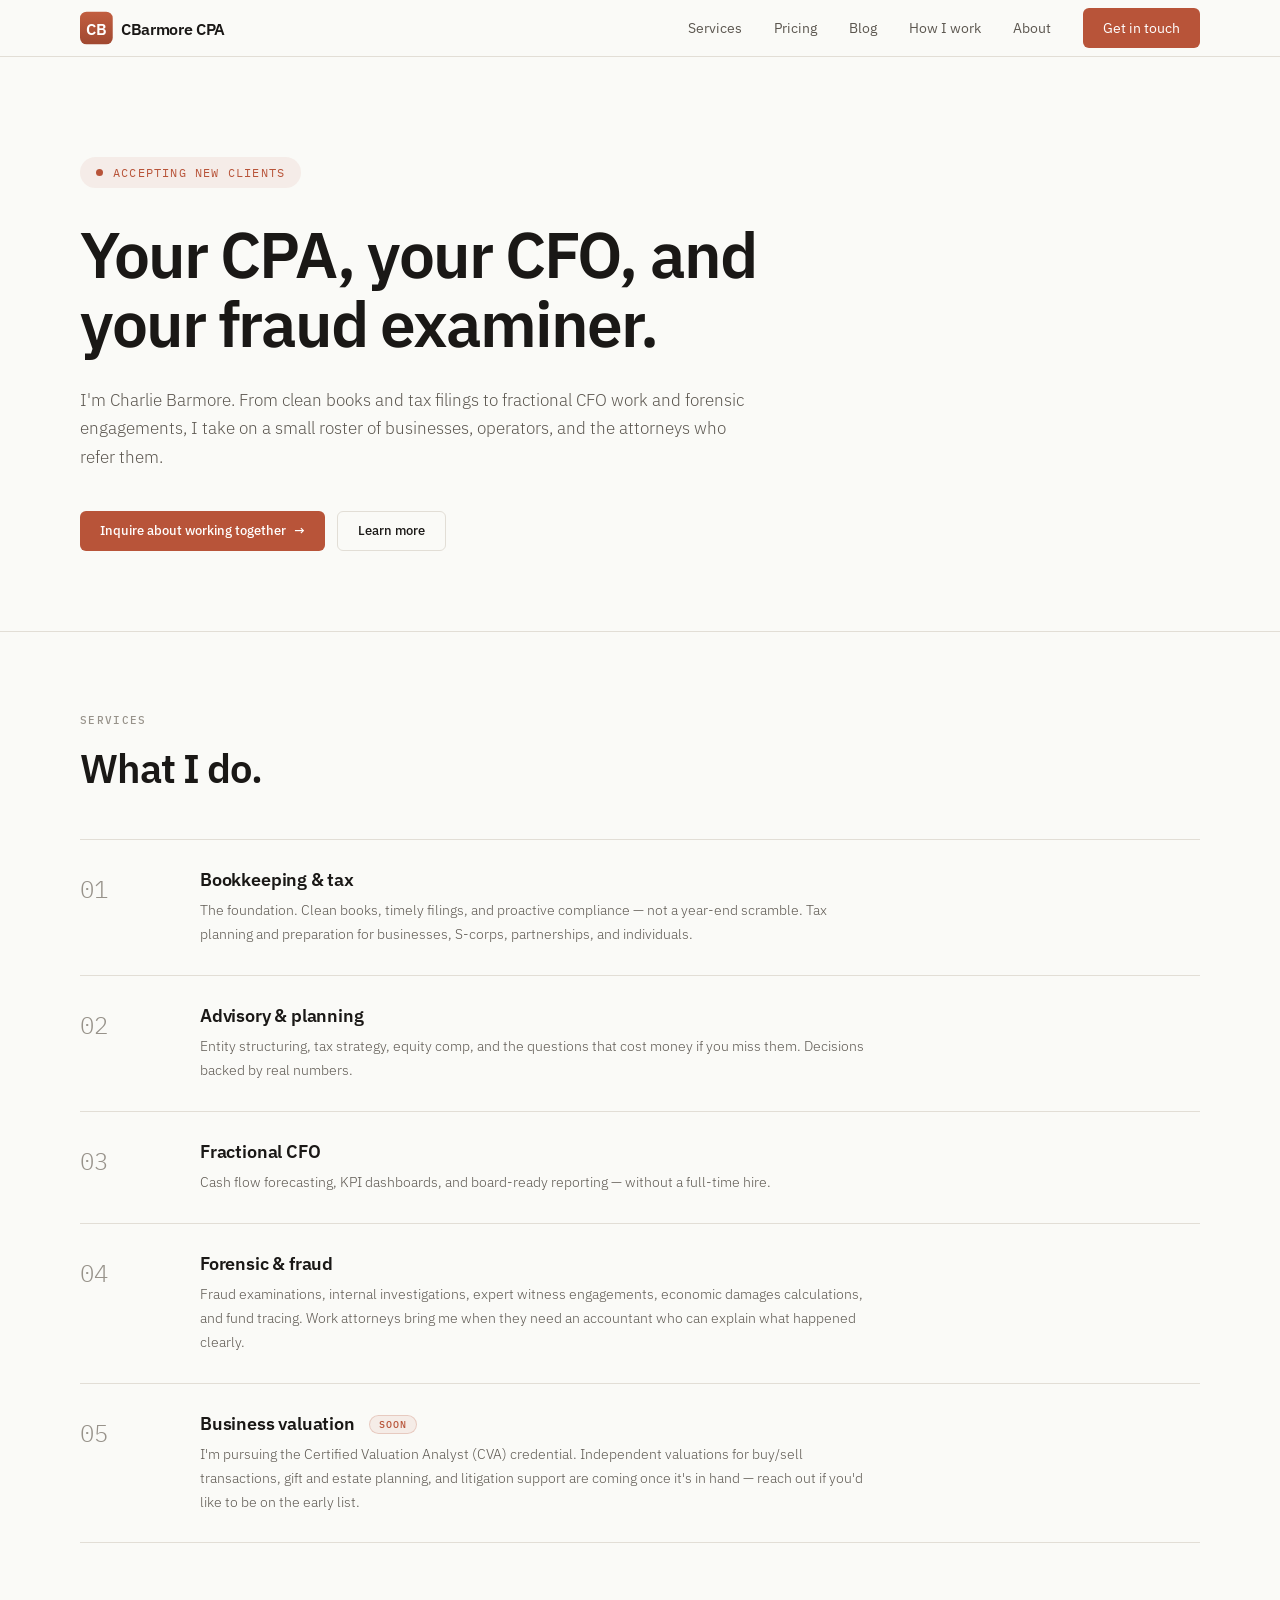
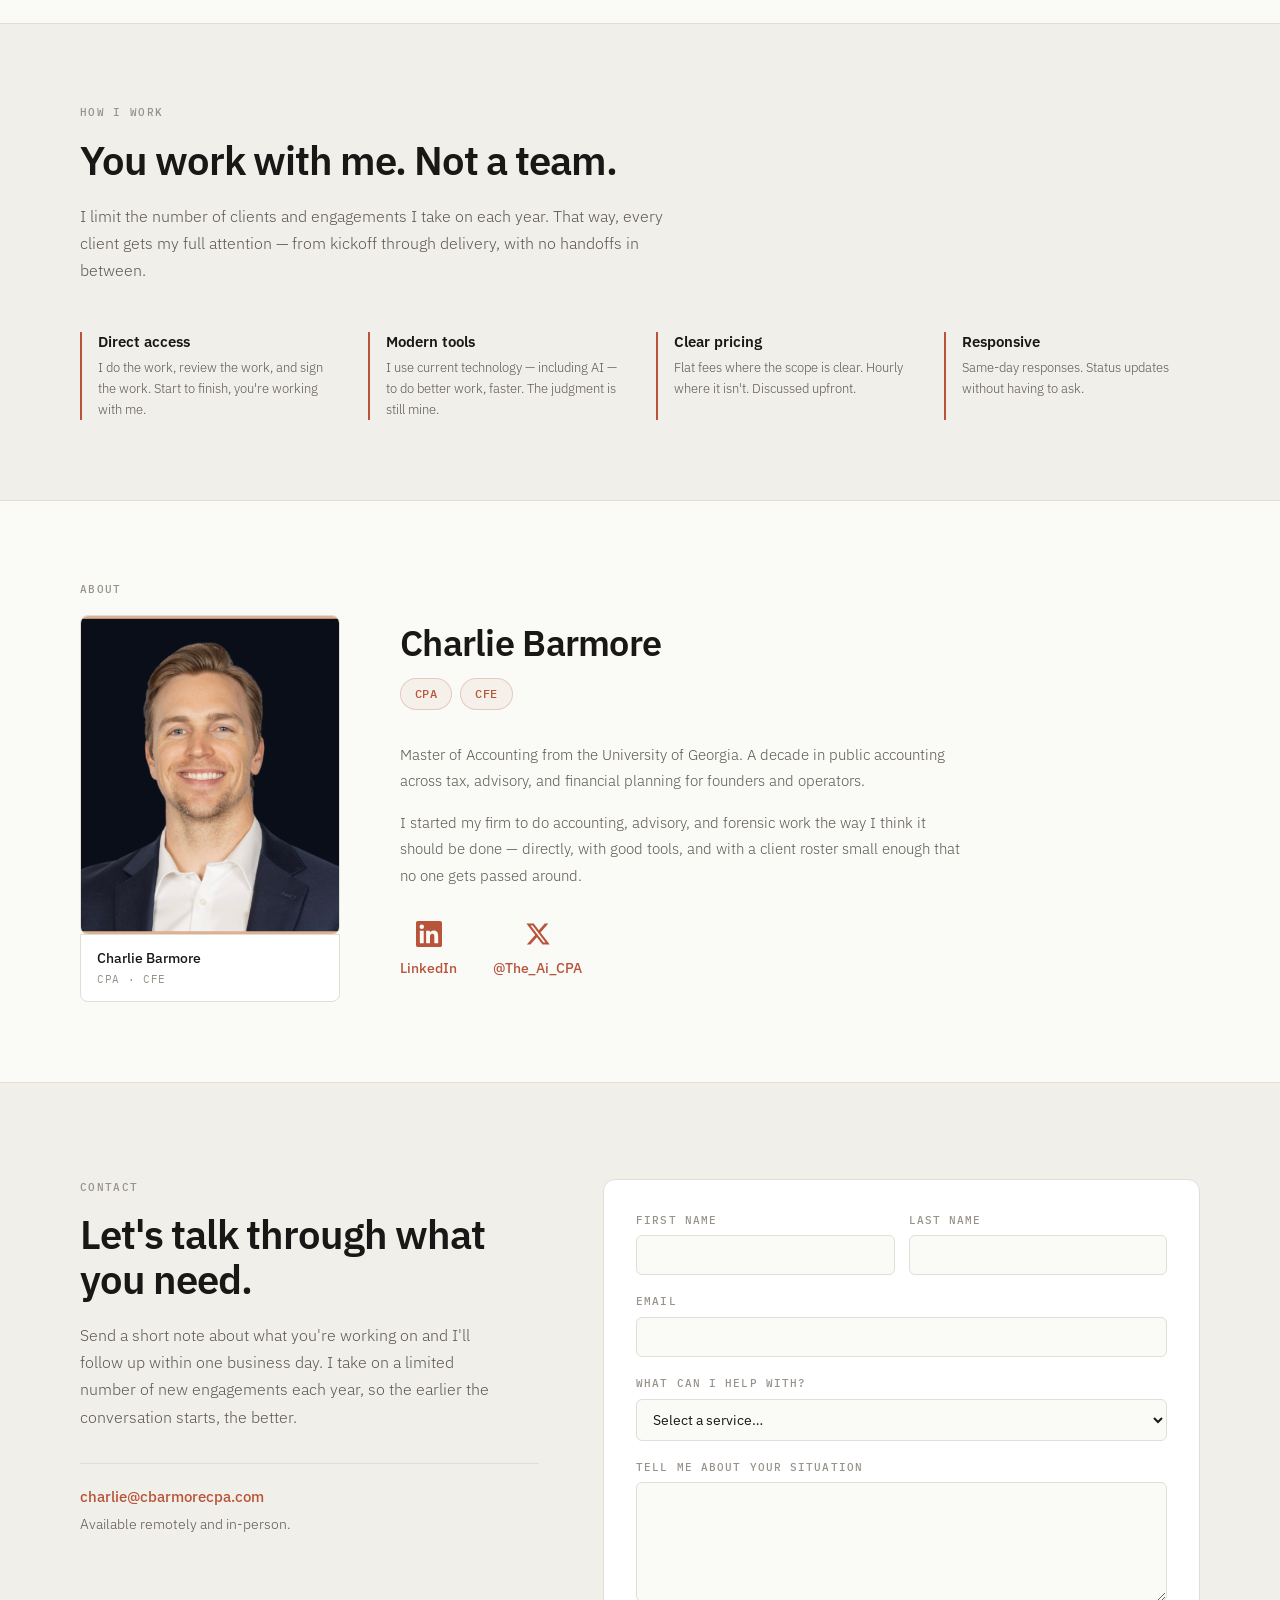
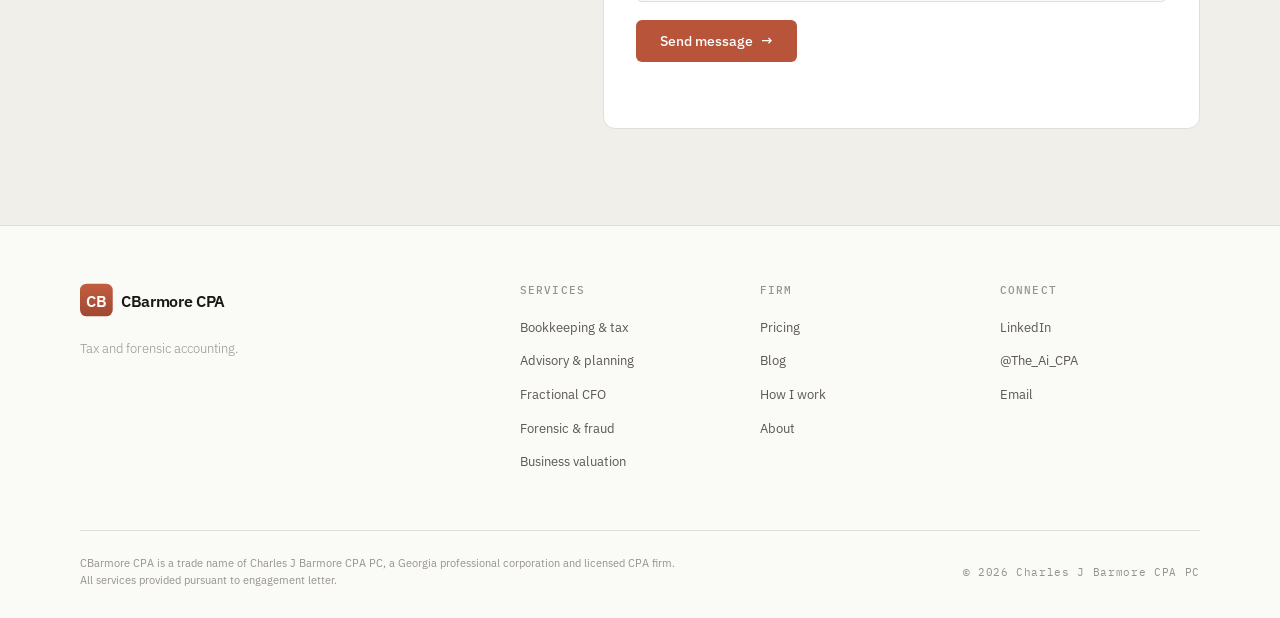
==== commit 15a8ba02: "Rebrand Insights → Blog, restyle to light theme - New blog.html (replaces insights.html) — light the" ====
--- a/index.html
+++ b/index.html
@@ -579,6 +579,7 @@
     <ul class="nav-links">
       <li><a href="#services">Services</a></li>
       <li><a href="/pricing">Pricing</a></li>
+      <li><a href="/blog">Blog</a></li>
       <li><a href="#how">How I work</a></li>
       <li><a href="#about">About</a></li>
       <li><a href="#contact" class="btn btn-accent">Get in touch</a></li>
@@ -803,6 +804,7 @@
         <h4>Firm</h4>
         <ul>
           <li><a href="/pricing">Pricing</a></li>
+          <li><a href="/blog">Blog</a></li>
           <li><a href="#how">How I work</a></li>
           <li><a href="#about">About</a></li>
         </ul>
